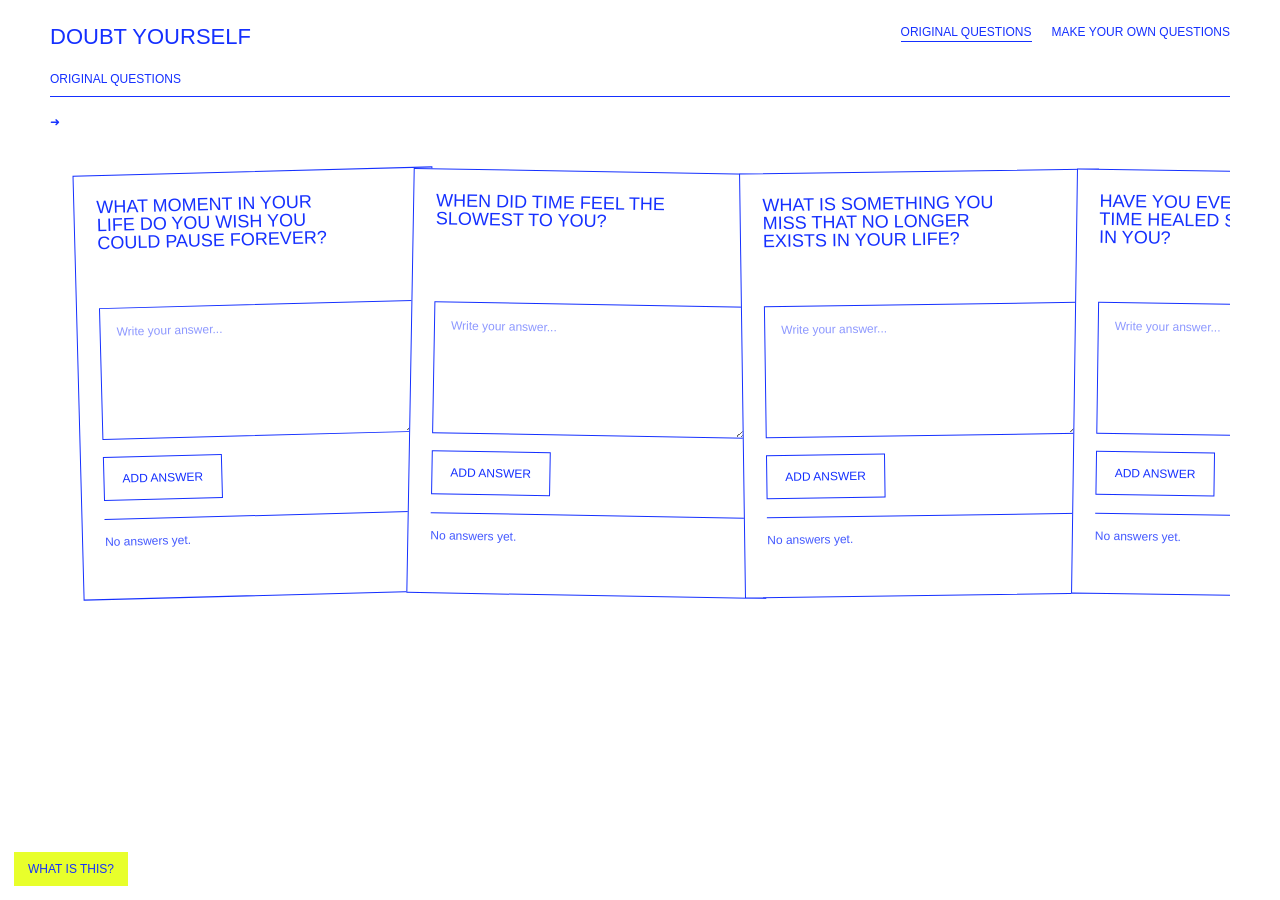
==== index.html @ f8437e79 "Initial commit" ====
<!DOCTYPE html>
<html lang="en">
  <head>
    <meta charset="UTF-8" />
    <meta name="viewport" content="width=device-width, initial-scale=1.0" />
    <title>Doubt Yourself</title>
    <link rel="stylesheet" href="style.css" />
  </head>
  <body>
    <div class="page">
      <header class="topbar">
        <h1 class="site-title">Doubt Yourself</h1>

        <nav class="nav">
          <a href="index.html" class="active">Original Questions</a>
          <a href="user-questions.html">Make Your Own Questions</a>
        </nav>
      </header>

      <section class="section">
        <h2 class="section-title">Original Questions</h2>

        <div class="cards-stage-wrapper">
          <div class="scroll-arrow scroll-arrow-left" aria-hidden="true">➜</div>

          <div class="cards-stage" id="originalCardsStage">
            <div class="cards-container" id="questionsContainer"></div>
          </div>
        </div>
      </section>
    </div>

    <div class="info-tab" id="infoTab" onclick="openInfoPanel()">
      What is this?
    </div>

    <div class="info-panel" id="infoPanel">
      <div class="info-panel-topbar">
        <button class="info-close" onclick="closeInfoPanel()">×</button>
        <div class="card-dot"></div>
        <div class="card-dot"></div>
        <div class="card-dot"></div>
      </div>
      <div class="info-panel-body">
        <p>
          This open project is meant to keep you questioning and doubting
          yourself about what time is and how time affects us. The home page is
          a small set of questions meant to begin fueling and warming up your
          brain into thinking of more questions. If you're not curious or you
          don't enjoy thinking and rethinking what time is and what it does to
          us, then use this as a way to just answer fun questions. It's up to
          you, the user, to choose how you would like to keep and digest the
          information.
        </p>
      </div>
    </div>

    <script>
      const originalQuestionsDefault = [
        {
          question:
            "What moment in your life do you wish you could pause forever?",
          answers: [],
        },
        {
          question: "When did time feel the slowest to you?",
          answers: [],
        },
        {
          question:
            "What is something you miss that no longer exists in your life?",
          answers: [],
        },
        {
          question: "Have you ever felt like time healed something in you?",
          answers: [],
        },
        {
          question:
            "What is a memory that still feels alive when you think about it?",
          answers: [],
        },
        {
          question: "What would you tell your younger self about time?",
          answers: [],
        },
      ];

      function getOriginalQuestions() {
        const saved = localStorage.getItem("doubtYourselfOriginalQuestions");
        if (!saved) return JSON.parse(JSON.stringify(originalQuestionsDefault));

        try {
          const parsed = JSON.parse(saved);

          return originalQuestionsDefault.map((item, index) => ({
            question: item.question,
            answers: Array.isArray(parsed[index]?.answers)
              ? parsed[index].answers
              : [],
          }));
        } catch (error) {
          return JSON.parse(JSON.stringify(originalQuestionsDefault));
        }
      }

      function saveOriginalQuestions(questions) {
        localStorage.setItem(
          "doubtYourselfOriginalQuestions",
          JSON.stringify(questions)
        );
      }

      function createQuestionCard(item, index) {
        const card = document.createElement("div");
        card.className = "card";

        const answersHTML = item.answers.length
          ? item.answers
              .map(
                (answer) =>
                  `<div class="answer-item">${escapeHTML(answer)}</div>`
              )
              .join("")
          : `<div class="answer-item empty-answer">No answers yet.</div>`;

        card.innerHTML = `
        <div class="card-topbar">
          <div class="card-dot"></div>
          <div class="card-dot"></div>
          <div class="card-dot"></div>
        </div>

        <div class="card-body">
          <div class="card-question">${escapeHTML(item.question)}</div>
          <textarea id="original-answer-${index}" rows="4" placeholder="Write your answer..."></textarea>
          <button onclick="submitOriginalAnswer(${index})">Add Answer</button>
          <div class="answers-list">
            ${answersHTML}
          </div>
        </div>
      `;

        return card;
      }

      function renderOriginalQuestions() {
        const container = document.getElementById("questionsContainer");
        const originalQuestions = getOriginalQuestions();

        container.innerHTML = "";

        originalQuestions.forEach((item, index) => {
          container.appendChild(createQuestionCard(item, index));
        });
      }

      function submitOriginalAnswer(index) {
        const textarea = document.getElementById(`original-answer-${index}`);
        const value = textarea.value.trim();

        if (!value) return;

        const originalQuestions = getOriginalQuestions();
        originalQuestions[index].answers.push(value);
        saveOriginalQuestions(originalQuestions);
        renderOriginalQuestions();
      }

      function openInfoPanel() {
        document.getElementById("infoPanel").classList.add("open");
        document.getElementById("infoTab").classList.add("hidden");
      }

      function closeInfoPanel() {
        document.getElementById("infoPanel").classList.remove("open");
        document.getElementById("infoTab").classList.remove("hidden");
      }

      function escapeHTML(str) {
        return str
          .replace(/&/g, "&amp;")
          .replace(/</g, "&lt;")
          .replace(/>/g, "&gt;")
          .replace(/"/g, "&quot;")
          .replace(/'/g, "&#039;");
      }

      renderOriginalQuestions();
    </script>
  </body>
</html>
---- style.css ----
* {
  box-sizing: border-box;
}

:root {
  --blue: #1530ff;
  --yellow: #e8ff2b;
  --white: #ffffff;
  --black: #000000;
  --soft-blue: #8d98ff;
}

body {
  margin: 0;
  padding: 0;
  background: var(--white);
  color: var(--blue);
  font-family: Helvetica, Arial, sans-serif;
  font-size: 12px;
  overflow-x: hidden;
}

.page {
  min-height: 100vh;
  display: flex;
  flex-direction: column;
  align-items: center;
  padding: 26px 50px 60px;
}

h1,
h2,
h3,
p,
button,
input,
textarea,
label,
div,
span,
a {
  font-family: Helvetica, Arial, sans-serif;
  font-weight: normal;
  letter-spacing: 0;
}

.topbar {
  width: 100%;
  display: flex;
  justify-content: space-between;
  align-items: flex-start;
  gap: 20px;
  margin-bottom: 24px;
}

.site-title {
  font-size: 22px;
  margin: 0;
  text-transform: uppercase;
  line-height: 1;
  color: var(--blue);
}

.nav {
  display: flex;
  gap: 0;
  flex-wrap: wrap;
  align-items: flex-start;
}

.nav a {
  font-size: 12px;
  color: var(--blue);
  text-decoration: none;
  text-transform: uppercase;
  line-height: 1;
  padding: 0 0 3px 0;
  margin-left: 20px;
  border-bottom: 1px solid transparent;
}

.nav a:hover,
.nav a.active {
  border-bottom: 1px solid var(--blue);
}

.section {
  width: 100%;
  margin-bottom: 38px;
  overflow: visible;
}

.section-title {
  font-size: 12px;
  margin: 0 0 18px 0;
  text-transform: uppercase;
  border-bottom: 1px solid var(--blue);
  padding-bottom: 10px;
  color: var(--blue);
}

.cards-stage {
  width: 100%;
  overflow-x: auto;
  overflow-y: visible;
  padding: 28px 0 34px;
  scrollbar-width: thin;
  scrollbar-color: var(--blue) transparent;
}

.cards-stage::-webkit-scrollbar {
  height: 8px;
}

.cards-stage::-webkit-scrollbar-thumb {
  background: var(--blue);
}

.cards-container {
  display: flex;
  flex-wrap: nowrap;
  align-items: stretch;
  padding: 14px 40px 14px 18px;
  min-width: max-content;
}

.card {
  width: 360px;
  min-width: 360px;
  background: var(--white);
  border: 1px solid var(--blue);
  padding: 22px 22px 20px;
  position: relative;
  margin-left: -28px;
  transition: transform 0.25s ease, margin 0.25s ease;
  transform-origin: center center;
}

.card:first-child {
  margin-left: 10px;
}

.card:nth-child(6n + 1) {
  transform: rotate(-1.5deg);
  z-index: 1;
}

.card:nth-child(6n + 2) {
  transform: rotate(1deg);
  z-index: 2;
}

.card:nth-child(6n + 3) {
  transform: rotate(-0.8deg);
  z-index: 3;
}

.card:nth-child(6n + 4) {
  transform: rotate(0.8deg);
  z-index: 4;
}

.card:nth-child(6n + 5) {
  transform: rotate(-1.2deg);
  z-index: 5;
}

.card:nth-child(6n + 6) {
  transform: rotate(1.4deg);
  z-index: 6;
}

.card:hover {
  transform: rotate(0deg) translateY(-4px);
  z-index: 50;
  margin-left: -6px;
  margin-right: 18px;
}

.card-question {
  font-size: 18px;
  line-height: 1;
  margin-bottom: 26px;
  min-height: 84px;
  max-width: 250px;
  text-transform: uppercase;
}

textarea,
input {
  width: 100%;
  background: var(--white);
  color: var(--blue);
  border: 1px solid var(--blue);
  outline: none;
  padding: 16px 16px;
  margin-bottom: 14px;
  font-size: 12px;
  resize: vertical;
  font-family: Helvetica, Arial, sans-serif;
}

textarea {
  min-height: 132px;
}

textarea::placeholder,
input::placeholder {
  color: var(--soft-blue);
  opacity: 1;
}

button {
  background: var(--white);
  color: var(--blue);
  border: 1px solid var(--blue);
  padding: 14px 18px;
  cursor: pointer;
  text-transform: uppercase;
  transition: background 0.2s ease, color 0.2s ease;
  display: inline-block;
  font-size: 12px;
  font-family: Helvetica, Arial, sans-serif;
}

button:hover {
  background: var(--yellow);
  color: var(--blue);
}

button:disabled,
textarea:disabled {
  opacity: 0.5;
  cursor: default;
}

.answers-list {
  margin-top: 18px;
  padding-top: 14px;
  border-top: 1px solid var(--blue);
  min-height: 60px;
}

.answer-item {
  margin-bottom: 8px;
  line-height: 1.35;
  word-wrap: break-word;
  font-size: 12px;
  max-width: 240px;
}

.empty-answer {
  opacity: 0.8;
}

.submit-question-box {
  width: 100%;
  border: 1px solid var(--blue);
  padding: 38px 38px 42px;
  background: var(--white);
  margin: 0 auto;
}

.submit-question-box .label {
  display: block;
  margin-bottom: 18px;
  text-transform: uppercase;
  font-size: 12px;
}

.submit-question-box input {
  width: 100%;
  min-height: 88px;
  padding: 24px 24px;
  margin-bottom: 28px;
  font-size: 12px;
}

.submit-question-box button {
  min-width: 170px;
  min-height: 84px;
  background: var(--white);
}

.label {
  display: block;
  margin-bottom: 8px;
  text-transform: uppercase;
  font-size: 12px;
}

.add-card {
  display: flex;
  align-items: stretch;
  justify-content: stretch;
  min-height: 460px;
  cursor: pointer;
  background: var(--yellow);
}

.add-card:hover {
  background: var(--blue);
  color: var(--yellow);
}

.add-card:hover .add-symbol,
.add-card:hover .add-text,
.add-card:hover .add-card-note {
  color: var(--yellow);
}

.add-card-inner {
  width: 100%;
  min-height: 100%;
  display: flex;
  flex-direction: column;
  align-items: flex-start;
  justify-content: space-between;
  padding: 22px;
}

.add-symbol {
  font-size: 54px;
  line-height: 1;
  color: var(--blue);
}

.add-text {
  font-size: 18px;
  text-transform: uppercase;
  color: var(--blue);
  line-height: 1;
  max-width: 150px;
}

.add-card-note {
  font-size: 12px;
  color: var(--blue);
  text-transform: uppercase;
}

.browser-strip {
  width: 100%;
  height: 26px;
  border: 1px solid var(--blue);
  border-bottom: none;
  display: flex;
  align-items: center;
  gap: 6px;
  padding: 0 10px;
  margin-bottom: 0;
}

.browser-dot {
  width: 8px;
  height: 8px;
  border: 1px solid var(--blue);
  border-radius: 50%;
}

@media (max-width: 900px) {
  .page {
    padding: 22px 28px 50px;
  }

  .card {
    width: 320px;
    min-width: 320px;
    margin-left: -18px;
  }

  .card:first-child {
    margin-left: 6px;
  }

  .card-question {
    font-size: 16px;
    min-height: 76px;
  }

  .submit-question-box {
    padding: 24px;
  }

  .submit-question-box input {
    min-height: 72px;
    padding: 18px;
  }

  .submit-question-box button {
    min-width: 150px;
    min-height: 68px;
  }
}

@media (max-width: 700px) {
  .topbar {
    flex-direction: column;
    gap: 12px;
  }

  .nav {
    gap: 14px;
  }

  .nav a {
    margin-left: 0;
  }

  .site-title {
    font-size: 18px;
  }
}

@media (max-width: 600px) {
  .page {
    padding: 20px 20px 36px;
  }

  .cards-stage {
    padding: 20px 0 30px;
  }

  .cards-container {
    padding: 10px 20px 10px 8px;
  }

  .card {
    width: 280px;
    min-width: 280px;
    padding: 18px;
    margin-left: -10px;
  }

  .card:first-child {
    margin-left: 2px;
  }

  .card-question {
    font-size: 15px;
    min-height: 70px;
    margin-bottom: 18px;
    max-width: 210px;
  }

  textarea {
    min-height: 112px;
  }

  .add-card {
    min-height: 390px;
  }

  .submit-question-box {
    padding: 18px;
  }

  .submit-question-box input {
    min-height: 60px;
    padding: 16px;
    margin-bottom: 18px;
  }

  .submit-question-box button {
    min-width: 120px;
    min-height: 58px;
  }
}

.info-tab {
  position: fixed;
  left: 14px;
  bottom: 14px;
  z-index: 999;
  background: var(--yellow);
  color: var(--blue);
  border: 1px solid var(--line);
  padding: 10px 14px;
  font-size: 12px;
  text-transform: uppercase;
  cursor: pointer;
}

.info-tab:hover {
  background: var(--blue);
  color: var(--yellow);
}

.info-tab.hidden {
  display: none;
}

.info-panel {
  position: fixed;
  left: 14px;
  bottom: 14px;
  width: 420px;
  max-width: calc(100vw - 28px);
  background: var(--white);
  border: 1px solid var(--line);
  z-index: 998;
  display: none;
}

.info-panel.open {
  display: block;
}

.info-panel-topbar {
  height: 28px;
  border-bottom: 1px solid var(--line);
  display: flex;
  align-items: center;
  gap: 6px;
  padding: 0 10px;
  background: var(--yellow);
}

.info-close {
  border: none;
  background: transparent;
  color: var(--blue);
  font-size: 18px;
  line-height: 1;
  padding: 0;
  margin-right: 8px;
  cursor: pointer;
  text-transform: none;
}

.info-close:hover {
  background: transparent;
  color: var(--blue);
}

.info-panel-body {
  padding: 20px;
}

.info-panel-body p {
  margin: 0;
  font-size: 12px;
  line-height: 1.45;
  color: var(--blue);
}
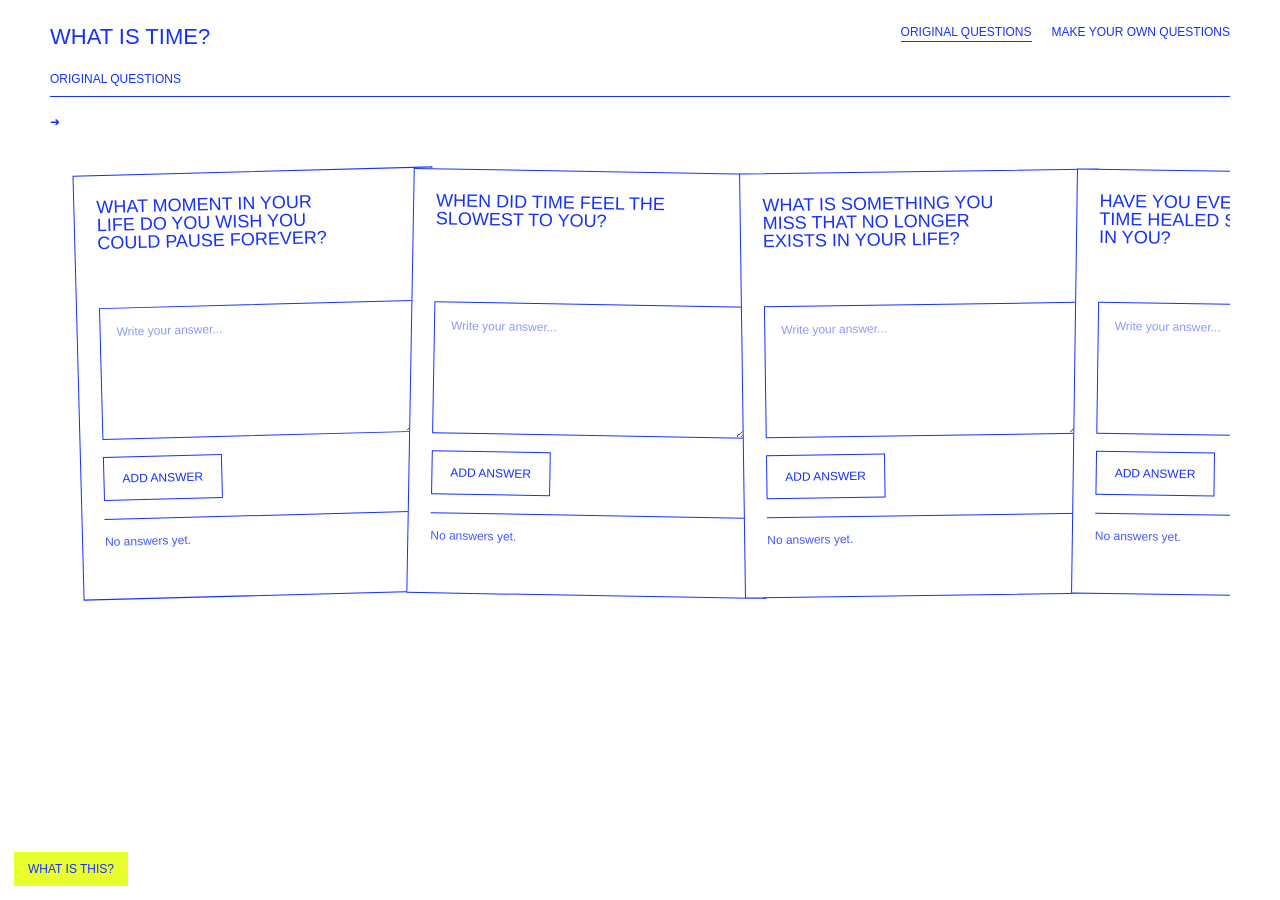
==== commit c089d044: "psuh" ====
--- a/index.html
+++ b/index.html
@@ -9,7 +9,7 @@
   <body>
     <div class="page">
       <header class="topbar">
-        <h1 class="site-title">Doubt Yourself</h1>
+        <h1 class="site-title">What Is Time?</h1>
 
         <nav class="nav">
           <a href="index.html" class="active">Original Questions</a>
@@ -55,6 +55,23 @@
       </div>
     </div>
 
+    <div class="Rule-tab" id="RuleTab" onclick="openInfoPanel()">RULES</div>
+
+    <div class="Rule-panel" id="RulePanel">
+      <div class="Rule-panel-topbar">
+        <button class="info-close" onclick="closeInfoPanel()">×</button>
+        <div class="card-dot"></div>
+        <div class="card-dot"></div>
+        <div class="card-dot"></div>
+      </div>
+      <div class="Rule-panel-body">
+        <p>
+          The only rule is that it has to involve time—whether it’s reflective
+          or unserious, it doesnt matter it just has to be about time.
+        </p>
+      </div>
+    </div>
+
     <script>
       const originalQuestionsDefault = [
         {
@@ -177,6 +194,16 @@
         document.getElementById("infoTab").classList.remove("hidden");
       }
 
+      function openRulePanel() {
+        document.getElementById("RulePanel").classList.add("open");
+        document.getElementById("RuleTab").classList.add("hidden");
+      }
+
+      function closeRulePanel() {
+        document.getElementById("RulePanel").classList.remove("open");
+        document.getElementById("RuleTab").classList.remove("hidden");
+      }
+
       function escapeHTML(str) {
         return str
           .replace(/&/g, "&amp;")
--- a/style.css
+++ b/style.css
@@ -13,7 +13,12 @@
 body {
   margin: 0;
   padding: 0;
-  background: var(--white);
+  /* background: #0051ff;
+  background: linear-gradient(
+    0deg,
+    rgba(0, 81, 255, 1) 0%,
+    rgba(232, 255, 43, 1) 100%
+  ); */
   color: var(--blue);
   font-family: Helvetica, Arial, sans-serif;
   font-size: 12px;
@@ -127,7 +132,7 @@
 .card {
   width: 360px;
   min-width: 360px;
-  background: var(--white);
+  background: #ffffff;
   border: 1px solid var(--blue);
   padding: 22px 22px 20px;
   position: relative;
@@ -480,12 +485,26 @@
   text-transform: uppercase;
   cursor: pointer;
 }
-
+.Rule-tab {
+  position: fixed;
+  right: 14px;
+  bottom: 14px;
+  z-index: 999;
+  background: var(--yellow);
+  color: var(--blue);
+  border: 1px solid var(--line);
+  padding: 10px 14px;
+  font-size: 12px;
+  text-transform: uppercase;
+  cursor: pointer;
+}
+.Rule-tab,
 .info-tab:hover {
   background: var(--blue);
   color: var(--yellow);
 }
 
+.Rule-tab,
 .info-tab.hidden {
   display: none;
 }
@@ -501,11 +520,24 @@
   z-index: 998;
   display: none;
 }
-
+.Rule-panel {
+  position: fixed;
+  right: 14px;
+  bottom: 14px;
+  width: 420px;
+  max-width: calc(100vw - 28px);
+  background: var(--white);
+  border: 1px solid var(--line);
+  z-index: 998;
+  display: none;
+}
+
+.Rule-tab.open,
 .info-panel.open {
   display: block;
 }
 
+.Rule-tab-topbar,
 .info-panel-topbar {
   height: 28px;
   border-bottom: 1px solid var(--line);
@@ -516,6 +548,7 @@
   background: var(--yellow);
 }
 
+.Rule-close,
 .info-close {
   border: none;
   background: transparent;
@@ -528,15 +561,18 @@
   text-transform: none;
 }
 
+.Rule-close,
 .info-close:hover {
   background: transparent;
   color: var(--blue);
 }
 
+.Rule-panel-body,
 .info-panel-body {
   padding: 20px;
 }
 
+.Rule-panel-body,
 .info-panel-body p {
   margin: 0;
   font-size: 12px;
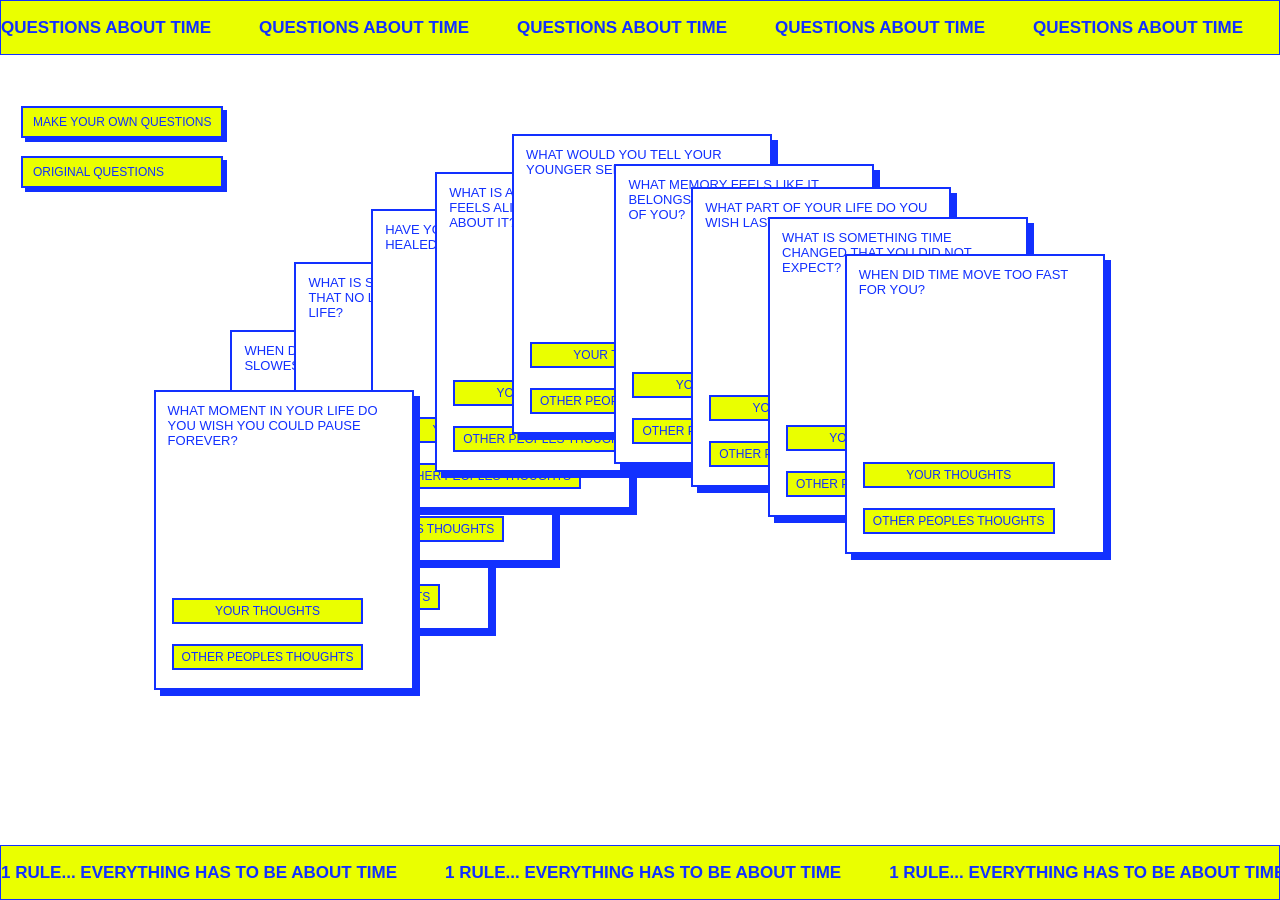
==== commit b474b2f6: "push" ====
--- a/index.html
+++ b/index.html
@@ -3,74 +3,43 @@
   <head>
     <meta charset="UTF-8" />
     <meta name="viewport" content="width=device-width, initial-scale=1.0" />
-    <title>Doubt Yourself</title>
+    <title>Questions About Time</title>
     <link rel="stylesheet" href="style.css" />
   </head>
+
   <body>
-    <div class="page">
-      <header class="topbar">
-        <h1 class="site-title">What Is Time?</h1>
-
-        <nav class="nav">
-          <a href="index.html" class="active">Original Questions</a>
-          <a href="user-questions.html">Make Your Own Questions</a>
-        </nav>
-      </header>
-
-      <section class="section">
-        <h2 class="section-title">Original Questions</h2>
-
-        <div class="cards-stage-wrapper">
-          <div class="scroll-arrow scroll-arrow-left" aria-hidden="true">➜</div>
-
-          <div class="cards-stage" id="originalCardsStage">
-            <div class="cards-container" id="questionsContainer"></div>
-          </div>
-        </div>
-      </section>
-    </div>
-
-    <div class="info-tab" id="infoTab" onclick="openInfoPanel()">
-      What is this?
-    </div>
-
-    <div class="info-panel" id="infoPanel">
-      <div class="info-panel-topbar">
-        <button class="info-close" onclick="closeInfoPanel()">×</button>
-        <div class="card-dot"></div>
-        <div class="card-dot"></div>
-        <div class="card-dot"></div>
+    <header class="topbar">
+      <div class="marquee-track">
+        <span>QUESTIONS ABOUT TIME</span>
+        <span>QUESTIONS ABOUT TIME</span>
+        <span>QUESTIONS ABOUT TIME</span>
+        <span>QUESTIONS ABOUT TIME</span>
+        <span>QUESTIONS ABOUT TIME</span>
+        <span>QUESTIONS ABOUT TIME</span>
+        <span>QUESTIONS ABOUT TIME</span>
+        <span>QUESTIONS ABOUT TIME</span>
       </div>
-      <div class="info-panel-body">
-        <p>
-          This open project is meant to keep you questioning and doubting
-          yourself about what time is and how time affects us. The home page is
-          a small set of questions meant to begin fueling and warming up your
-          brain into thinking of more questions. If you're not curious or you
-          don't enjoy thinking and rethinking what time is and what it does to
-          us, then use this as a way to just answer fun questions. It's up to
-          you, the user, to choose how you would like to keep and digest the
-          information.
-        </p>
+    </header>
+
+    <nav class="page-buttons">
+      <a href="user-questions.html">MAKE YOUR OWN QUESTIONS</a>
+      <a href="index.html">ORIGINAL QUESTIONS</a>
+    </nav>
+
+    <main class="stage">
+      <div class="cards-container" id="questionsContainer"></div>
+    </main>
+
+    <footer class="footerbar">
+      <div class="marquee-track">
+        <span>1 RULE... EVERYTHING HAS TO BE ABOUT TIME</span>
+        <span>1 RULE... EVERYTHING HAS TO BE ABOUT TIME</span>
+        <span>1 RULE... EVERYTHING HAS TO BE ABOUT TIME</span>
+        <span>1 RULE... EVERYTHING HAS TO BE ABOUT TIME</span>
+        <span>1 RULE... EVERYTHING HAS TO BE ABOUT TIME</span>
+        <span>1 RULE... EVERYTHING HAS TO BE ABOUT TIME</span>
       </div>
-    </div>
-
-    <div class="Rule-tab" id="RuleTab" onclick="openInfoPanel()">RULES</div>
-
-    <div class="Rule-panel" id="RulePanel">
-      <div class="Rule-panel-topbar">
-        <button class="info-close" onclick="closeInfoPanel()">×</button>
-        <div class="card-dot"></div>
-        <div class="card-dot"></div>
-        <div class="card-dot"></div>
-      </div>
-      <div class="Rule-panel-body">
-        <p>
-          The only rule is that it has to involve time—whether it’s reflective
-          or unserious, it doesnt matter it just has to be about time.
-        </p>
-      </div>
-    </div>
+    </footer>
 
     <script>
       const originalQuestionsDefault = [
@@ -79,10 +48,7 @@
             "What moment in your life do you wish you could pause forever?",
           answers: [],
         },
-        {
-          question: "When did time feel the slowest to you?",
-          answers: [],
-        },
+        { question: "When did time feel the slowest to you?", answers: [] },
         {
           question:
             "What is something you miss that no longer exists in your life?",
@@ -101,6 +67,20 @@
           question: "What would you tell your younger self about time?",
           answers: [],
         },
+        {
+          question:
+            "What memory feels like it belongs to another version of you?",
+          answers: [],
+        },
+        {
+          question: "What part of your life do you wish lasted longer?",
+          answers: [],
+        },
+        {
+          question: "What is something time changed that you did not expect?",
+          answers: [],
+        },
+        { question: "When did time move too fast for you?", answers: [] },
       ];
 
       function getOriginalQuestions() {
@@ -116,7 +96,7 @@
               ? parsed[index].answers
               : [],
           }));
-        } catch (error) {
+        } catch {
           return JSON.parse(JSON.stringify(originalQuestionsDefault));
         }
       }
@@ -139,26 +119,73 @@
                   `<div class="answer-item">${escapeHTML(answer)}</div>`
               )
               .join("")
-          : `<div class="answer-item empty-answer">No answers yet.</div>`;
+          : `<div class="answer-item">NO THOUGHTS YET.</div>`;
 
         card.innerHTML = `
-        <div class="card-topbar">
-          <div class="card-dot"></div>
-          <div class="card-dot"></div>
-          <div class="card-dot"></div>
+        <button class="back-btn" onclick="goBack(this)">↺</button>
+
+        <div class="card-question">${escapeHTML(item.question)}</div>
+
+        <textarea placeholder="TYPE YOUR THOUGHTS..."></textarea>
+
+        <div class="card-buttons">
+          <button class="thoughts-btn" onclick="startWriting(this)">YOUR THOUGHTS</button>
+          <button class="other-btn" onclick="showOtherThoughts(this)">OTHER PEOPLES THOUGHTS</button>
         </div>
 
-        <div class="card-body">
-          <div class="card-question">${escapeHTML(item.question)}</div>
-          <textarea id="original-answer-${index}" rows="4" placeholder="Write your answer..."></textarea>
-          <button onclick="submitOriginalAnswer(${index})">Add Answer</button>
-          <div class="answers-list">
-            ${answersHTML}
-          </div>
+        <div class="answers-list">
+          ${answersHTML}
         </div>
       `;
 
         return card;
+      }
+
+      function startWriting(button) {
+        const card = button.closest(".card");
+        card.classList.add("writing");
+        card.classList.remove("viewing");
+
+        button.textContent = "SUBMIT";
+        button.onclick = function () {
+          submitOriginalAnswer(card);
+        };
+
+        card.querySelector("textarea").focus();
+      }
+
+      function submitOriginalAnswer(card) {
+        const textarea = card.querySelector("textarea");
+        const value = textarea.value.trim();
+
+        if (!value) return;
+
+        const index = Array.from(card.parentElement.children).indexOf(card);
+        const originalQuestions = getOriginalQuestions();
+
+        originalQuestions[index].answers.push(value);
+        saveOriginalQuestions(originalQuestions);
+        renderOriginalQuestions();
+      }
+
+      function showOtherThoughts(button) {
+        const card = button.closest(".card");
+        card.classList.add("viewing");
+        card.classList.remove("writing");
+      }
+
+      function goBack(button) {
+        const card = button.closest(".card");
+        card.classList.remove("writing");
+        card.classList.remove("viewing");
+
+        const thoughtsBtn = card.querySelector(".thoughts-btn");
+        thoughtsBtn.textContent = "YOUR THOUGHTS";
+        thoughtsBtn.onclick = function () {
+          startWriting(this);
+        };
+
+        card.querySelector("textarea").value = "";
       }
 
       function renderOriginalQuestions() {
@@ -170,38 +197,6 @@
         originalQuestions.forEach((item, index) => {
           container.appendChild(createQuestionCard(item, index));
         });
-      }
-
-      function submitOriginalAnswer(index) {
-        const textarea = document.getElementById(`original-answer-${index}`);
-        const value = textarea.value.trim();
-
-        if (!value) return;
-
-        const originalQuestions = getOriginalQuestions();
-        originalQuestions[index].answers.push(value);
-        saveOriginalQuestions(originalQuestions);
-        renderOriginalQuestions();
-      }
-
-      function openInfoPanel() {
-        document.getElementById("infoPanel").classList.add("open");
-        document.getElementById("infoTab").classList.add("hidden");
-      }
-
-      function closeInfoPanel() {
-        document.getElementById("infoPanel").classList.remove("open");
-        document.getElementById("infoTab").classList.remove("hidden");
-      }
-
-      function openRulePanel() {
-        document.getElementById("RulePanel").classList.add("open");
-        document.getElementById("RuleTab").classList.add("hidden");
-      }
-
-      function closeRulePanel() {
-        document.getElementById("RulePanel").classList.remove("open");
-        document.getElementById("RuleTab").classList.remove("hidden");
       }
 
       function escapeHTML(str) {
--- a/style.css
+++ b/style.css
@@ -3,579 +3,386 @@
 }
 
 :root {
-  --blue: #1530ff;
-  --yellow: #e8ff2b;
+  --blue: #1230ff;
+  --yellow: #eaff00;
   --white: #ffffff;
-  --black: #000000;
-  --soft-blue: #8d98ff;
 }
 
 body {
   margin: 0;
-  padding: 0;
-  /* background: #0051ff;
-  background: linear-gradient(
-    0deg,
-    rgba(0, 81, 255, 1) 0%,
-    rgba(232, 255, 43, 1) 100%
-  ); */
-  color: var(--blue);
+  background: var(--white);
+  color: var(--blue);
+  font-family: Helvetica, Arial, sans-serif;
+  overflow: hidden;
+  text-transform: uppercase;
+}
+
+/* HEADER + FOOTER */
+
+.topbar,
+.footerbar {
+  position: fixed;
+  left: 0;
+  width: 100vw;
+  height: 55px;
+  background: var(--yellow);
+  border: 1px solid var(--blue);
+  overflow: hidden;
+  z-index: 1000;
+  display: flex;
+  align-items: center;
+}
+
+.topbar {
+  top: 0;
+}
+
+.footerbar {
+  bottom: 0;
+}
+
+.marquee-track {
+  display: flex;
+  width: max-content;
+  gap: 48px;
+  white-space: nowrap;
+  animation: marqueeMove 7s linear infinite;
+}
+
+.marquee-track span {
+  font-size: 17px;
+  font-weight: bold;
+  color: var(--blue);
+  flex-shrink: 0;
+}
+
+@keyframes marqueeMove {
+  from {
+    transform: translateX(0);
+  }
+  to {
+    transform: translateX(-50%);
+  }
+}
+
+/* PAGE BUTTONS */
+
+.page-buttons {
+  position: fixed;
+  top: 106px;
+  left: 21px;
+  z-index: 1001;
+  display: flex;
+  flex-direction: column;
+  gap: 18px;
+}
+
+.page-buttons a {
+  height: 32px;
+  background: var(--yellow);
+  color: var(--blue);
+  border: 2px solid var(--blue);
+  box-shadow: 4px 4px 0 var(--blue);
+  padding: 0 10px;
+  display: flex;
+  align-items: center;
+  text-decoration: none;
+  font-size: 12px;
+  font-weight: normal;
+}
+
+/* MAIN STAGE */
+
+.stage {
+  position: fixed;
+  top: 74px;
+  left: 0;
+  width: 100vw;
+  height: calc(100vh - 148px);
+  overflow: hidden;
+}
+
+.cards-container {
+  position: relative;
+  width: 100%;
+  height: 100%;
+}
+
+/* CARDS */
+
+.card {
+  position: absolute;
+  width: 260px;
+  height: 300px;
+  background: var(--white);
+  border: 2px solid var(--blue);
+  box-shadow: 6px 6px 0 var(--blue);
+  color: var(--blue);
+  padding: 12px;
+  overflow: visible;
+}
+
+.card:nth-child(1) {
+  left: 12%;
+  top: 42%;
+  z-index: 50;
+}
+.card:nth-child(2) {
+  left: 18%;
+  top: 34%;
+  z-index: 10;
+}
+.card:nth-child(3) {
+  left: 23%;
+  top: 25%;
+  z-index: 11;
+}
+.card:nth-child(4) {
+  left: 29%;
+  top: 18%;
+  z-index: 12;
+}
+.card:nth-child(5) {
+  left: 34%;
+  top: 13%;
+  z-index: 13;
+}
+.card:nth-child(6) {
+  left: 40%;
+  top: 8%;
+  z-index: 14;
+}
+.card:nth-child(7) {
+  left: 48%;
+  top: 12%;
+  z-index: 15;
+}
+.card:nth-child(8) {
+  left: 54%;
+  top: 15%;
+  z-index: 16;
+}
+.card:nth-child(9) {
+  left: 60%;
+  top: 19%;
+  z-index: 17;
+}
+.card:nth-child(10) {
+  left: 66%;
+  top: 24%;
+  z-index: 18;
+}
+.card:nth-child(11) {
+  left: 72%;
+  top: 30%;
+  z-index: 19;
+}
+.card:nth-child(12) {
+  left: 68%;
+  top: 46%;
+  z-index: 20;
+}
+.card:nth-child(13) {
+  left: 58%;
+  top: 55%;
+  z-index: 21;
+}
+.card:nth-child(14) {
+  left: 47%;
+  top: 60%;
+  z-index: 22;
+}
+.card:nth-child(15) {
+  left: 35%;
+  top: 56%;
+  z-index: 23;
+}
+.card:nth-child(16) {
+  left: 24%;
+  top: 50%;
+  z-index: 24;
+}
+
+.card:hover {
+  z-index: 999;
+}
+
+/* NORMAL CARD STATE */
+
+.card-question {
+  font-size: 13px;
+  line-height: 1.15;
+  margin-bottom: 128px;
+}
+
+.card-buttons {
+  position: absolute;
+  left: 16px;
+  bottom: 18px;
+  display: flex;
+  flex-direction: column;
+  gap: 20px;
+}
+
+button {
+  background: var(--yellow);
+  color: var(--blue);
+  border: 2px solid var(--blue);
   font-family: Helvetica, Arial, sans-serif;
   font-size: 12px;
-  overflow-x: hidden;
-}
-
-.page {
-  min-height: 100vh;
-  display: flex;
-  flex-direction: column;
-  align-items: center;
-  padding: 26px 50px 60px;
-}
-
-h1,
-h2,
-h3,
-p,
-button,
-input,
-textarea,
-label,
-div,
-span,
-a {
-  font-family: Helvetica, Arial, sans-serif;
   font-weight: normal;
-  letter-spacing: 0;
-}
-
-.topbar {
-  width: 100%;
-  display: flex;
-  justify-content: space-between;
-  align-items: flex-start;
-  gap: 20px;
-  margin-bottom: 24px;
-}
-
-.site-title {
-  font-size: 22px;
-  margin: 0;
   text-transform: uppercase;
-  line-height: 1;
-  color: var(--blue);
-}
-
-.nav {
-  display: flex;
-  gap: 0;
-  flex-wrap: wrap;
-  align-items: flex-start;
-}
-
-.nav a {
-  font-size: 12px;
-  color: var(--blue);
-  text-decoration: none;
-  text-transform: uppercase;
-  line-height: 1;
-  padding: 0 0 3px 0;
-  margin-left: 20px;
-  border-bottom: 1px solid transparent;
-}
-
-.nav a:hover,
-.nav a.active {
-  border-bottom: 1px solid var(--blue);
-}
-
-.section {
-  width: 100%;
-  margin-bottom: 38px;
-  overflow: visible;
-}
-
-.section-title {
-  font-size: 12px;
-  margin: 0 0 18px 0;
-  text-transform: uppercase;
-  border-bottom: 1px solid var(--blue);
-  padding-bottom: 10px;
-  color: var(--blue);
-}
-
-.cards-stage {
-  width: 100%;
-  overflow-x: auto;
-  overflow-y: visible;
-  padding: 28px 0 34px;
-  scrollbar-width: thin;
-  scrollbar-color: var(--blue) transparent;
-}
-
-.cards-stage::-webkit-scrollbar {
-  height: 8px;
-}
-
-.cards-stage::-webkit-scrollbar-thumb {
-  background: var(--blue);
-}
-
-.cards-container {
-  display: flex;
-  flex-wrap: nowrap;
-  align-items: stretch;
-  padding: 14px 40px 14px 18px;
-  min-width: max-content;
-}
-
-.card {
-  width: 360px;
-  min-width: 360px;
-  background: #ffffff;
-  border: 1px solid var(--blue);
-  padding: 22px 22px 20px;
-  position: relative;
-  margin-left: -28px;
-  transition: transform 0.25s ease, margin 0.25s ease;
-  transform-origin: center center;
-}
-
-.card:first-child {
-  margin-left: 10px;
-}
-
-.card:nth-child(6n + 1) {
-  transform: rotate(-1.5deg);
-  z-index: 1;
-}
-
-.card:nth-child(6n + 2) {
-  transform: rotate(1deg);
-  z-index: 2;
-}
-
-.card:nth-child(6n + 3) {
-  transform: rotate(-0.8deg);
-  z-index: 3;
-}
-
-.card:nth-child(6n + 4) {
-  transform: rotate(0.8deg);
-  z-index: 4;
-}
-
-.card:nth-child(6n + 5) {
-  transform: rotate(-1.2deg);
-  z-index: 5;
-}
-
-.card:nth-child(6n + 6) {
-  transform: rotate(1.4deg);
-  z-index: 6;
-}
-
-.card:hover {
-  transform: rotate(0deg) translateY(-4px);
-  z-index: 50;
-  margin-left: -6px;
-  margin-right: 18px;
-}
-
-.card-question {
-  font-size: 18px;
-  line-height: 1;
-  margin-bottom: 26px;
-  min-height: 84px;
-  max-width: 250px;
-  text-transform: uppercase;
-}
-
-textarea,
-input {
-  width: 100%;
-  background: var(--white);
-  color: var(--blue);
-  border: 1px solid var(--blue);
-  outline: none;
-  padding: 16px 16px;
-  margin-bottom: 14px;
-  font-size: 12px;
-  resize: vertical;
-  font-family: Helvetica, Arial, sans-serif;
-}
-
-textarea {
-  min-height: 132px;
-}
-
-textarea::placeholder,
-input::placeholder {
-  color: var(--soft-blue);
-  opacity: 1;
-}
-
-button {
-  background: var(--white);
-  color: var(--blue);
-  border: 1px solid var(--blue);
-  padding: 14px 18px;
+  padding: 4px 8px;
+  box-shadow: none;
   cursor: pointer;
-  text-transform: uppercase;
-  transition: background 0.2s ease, color 0.2s ease;
-  display: inline-block;
-  font-size: 12px;
-  font-family: Helvetica, Arial, sans-serif;
 }
 
 button:hover {
-  background: var(--yellow);
-  color: var(--blue);
-}
-
-button:disabled,
-textarea:disabled {
-  opacity: 0.5;
-  cursor: default;
-}
-
-.answers-list {
-  margin-top: 18px;
-  padding-top: 14px;
-  border-top: 1px solid var(--blue);
-  min-height: 60px;
-}
-
-.answer-item {
-  margin-bottom: 8px;
-  line-height: 1.35;
-  word-wrap: break-word;
-  font-size: 12px;
-  max-width: 240px;
-}
-
-.empty-answer {
-  opacity: 0.8;
-}
-
-.submit-question-box {
-  width: 100%;
-  border: 1px solid var(--blue);
-  padding: 38px 38px 42px;
-  background: var(--white);
-  margin: 0 auto;
-}
-
-.submit-question-box .label {
-  display: block;
-  margin-bottom: 18px;
-  text-transform: uppercase;
-  font-size: 12px;
-}
-
-.submit-question-box input {
-  width: 100%;
-  min-height: 88px;
-  padding: 24px 24px;
-  margin-bottom: 28px;
-  font-size: 12px;
-}
-
-.submit-question-box button {
-  min-width: 170px;
-  min-height: 84px;
-  background: var(--white);
-}
-
-.label {
-  display: block;
-  margin-bottom: 8px;
-  text-transform: uppercase;
-  font-size: 12px;
-}
-
-.add-card {
-  display: flex;
-  align-items: stretch;
-  justify-content: stretch;
-  min-height: 460px;
-  cursor: pointer;
-  background: var(--yellow);
-}
-
-.add-card:hover {
   background: var(--blue);
   color: var(--yellow);
 }
 
-.add-card:hover .add-symbol,
-.add-card:hover .add-text,
-.add-card:hover .add-card-note {
-  color: var(--yellow);
-}
-
-.add-card-inner {
+/* BACK ICON */
+
+.back-btn {
+  position: absolute;
+  top: -12px;
+  right: -12px;
+  width: 34px;
+  height: 34px;
+  padding: 0;
+  background: var(--yellow);
+  color: var(--blue);
+  border: 2px solid var(--blue);
+  font-size: 22px;
+  display: none;
+  align-items: center;
+  justify-content: center;
+  z-index: 1000;
+}
+
+/* WRITING FLOW */
+
+textarea {
+  display: none;
   width: 100%;
-  min-height: 100%;
-  display: flex;
-  flex-direction: column;
-  align-items: flex-start;
-  justify-content: space-between;
-  padding: 22px;
-}
-
-.add-symbol {
-  font-size: 54px;
-  line-height: 1;
-  color: var(--blue);
-}
-
-.add-text {
-  font-size: 18px;
+  height: 155px;
+  background: var(--white);
+  color: var(--blue);
+  border: 2px solid var(--blue);
+  font-family: Helvetica, Arial, sans-serif;
+  font-size: 13px;
   text-transform: uppercase;
-  color: var(--blue);
-  line-height: 1;
-  max-width: 150px;
-}
-
-.add-card-note {
-  font-size: 12px;
-  color: var(--blue);
-  text-transform: uppercase;
-}
-
-.browser-strip {
-  width: 100%;
-  height: 26px;
-  border: 1px solid var(--blue);
-  border-bottom: none;
-  display: flex;
-  align-items: center;
-  gap: 6px;
-  padding: 0 10px;
-  margin-bottom: 0;
-}
-
-.browser-dot {
-  width: 8px;
-  height: 8px;
-  border: 1px solid var(--blue);
-  border-radius: 50%;
-}
-
-@media (max-width: 900px) {
-  .page {
-    padding: 22px 28px 50px;
-  }
-
-  .card {
-    width: 320px;
-    min-width: 320px;
-    margin-left: -18px;
-  }
-
-  .card:first-child {
-    margin-left: 6px;
-  }
-
-  .card-question {
-    font-size: 16px;
-    min-height: 76px;
-  }
-
-  .submit-question-box {
-    padding: 24px;
-  }
-
-  .submit-question-box input {
-    min-height: 72px;
-    padding: 18px;
-  }
-
-  .submit-question-box button {
-    min-width: 150px;
-    min-height: 68px;
-  }
-}
-
-@media (max-width: 700px) {
-  .topbar {
-    flex-direction: column;
-    gap: 12px;
-  }
-
-  .nav {
-    gap: 14px;
-  }
-
-  .nav a {
-    margin-left: 0;
-  }
-
-  .site-title {
-    font-size: 18px;
-  }
-}
-
-@media (max-width: 600px) {
-  .page {
-    padding: 20px 20px 36px;
-  }
-
-  .cards-stage {
-    padding: 20px 0 30px;
-  }
-
-  .cards-container {
-    padding: 10px 20px 10px 8px;
-  }
-
-  .card {
-    width: 280px;
-    min-width: 280px;
-    padding: 18px;
-    margin-left: -10px;
-  }
-
-  .card:first-child {
-    margin-left: 2px;
-  }
-
-  .card-question {
-    font-size: 15px;
-    min-height: 70px;
-    margin-bottom: 18px;
-    max-width: 210px;
-  }
-
-  textarea {
-    min-height: 112px;
-  }
-
-  .add-card {
-    min-height: 390px;
-  }
-
-  .submit-question-box {
-    padding: 18px;
-  }
-
-  .submit-question-box input {
-    min-height: 60px;
-    padding: 16px;
-    margin-bottom: 18px;
-  }
-
-  .submit-question-box button {
-    min-width: 120px;
-    min-height: 58px;
-  }
-}
-
-.info-tab {
-  position: fixed;
-  left: 14px;
-  bottom: 14px;
-  z-index: 999;
-  background: var(--yellow);
-  color: var(--blue);
-  border: 1px solid var(--line);
-  padding: 10px 14px;
-  font-size: 12px;
-  text-transform: uppercase;
-  cursor: pointer;
-}
-.Rule-tab {
-  position: fixed;
+  padding: 10px;
+  resize: none;
+  outline: none;
+}
+
+textarea::placeholder {
+  color: var(--blue);
+  opacity: 1;
+}
+
+.card.writing .back-btn,
+.card.viewing .back-btn {
+  display: flex;
+}
+
+.card.writing .card-question,
+.card.writing .answers-list,
+.card.writing .other-btn {
+  display: none;
+}
+
+.card.writing textarea {
+  display: block;
+}
+
+.card.writing .card-buttons {
   right: 14px;
   bottom: 14px;
-  z-index: 999;
-  background: var(--yellow);
-  color: var(--blue);
-  border: 1px solid var(--line);
-  padding: 10px 14px;
+  left: auto;
+}
+
+/* OTHER THOUGHTS FLOW */
+
+.answers-list {
+  display: none;
+}
+
+.card.viewing .card-question,
+.card.viewing textarea,
+.card.viewing .card-buttons {
+  display: none;
+}
+
+.card.viewing .answers-list {
+  display: block;
+  margin-top: 4px;
+}
+
+.answer-item {
+  display: block;
+  background: var(--white);
+  border: 2px solid var(--blue);
+  padding: 12px;
+  margin-bottom: 20px;
+  font-size: 13px;
+  line-height: 1.15;
+}
+
+/* ADD QUESTION CARD */
+
+.add-card {
+  background: var(--yellow);
+  box-shadow: 8px 8px 0 var(--blue);
+  cursor: pointer;
+  display: flex;
+  flex-direction: column;
+  justify-content: space-between;
+}
+
+.add-symbol {
+  font-size: 51px;
+}
+
+.add-text {
+  font-size: 19px;
+}
+
+/* ADD QUESTION POPUP */
+
+.add-question-popup {
+  display: none;
+  position: fixed;
+  top: 42%;
+  left: 50%;
+  transform: translate(-50%, -50%);
+  width: 420px;
+  background: var(--yellow);
+  border: 2px solid var(--blue);
+  box-shadow: 8px 8px 0 var(--blue);
+  padding: 20px;
+  z-index: 2000;
+}
+
+.add-question-popup.open {
+  display: block;
+}
+
+.add-question-popup input {
+  width: 100%;
+  height: 44px;
+  border: 2px solid var(--blue);
+  color: var(--blue);
+  background: var(--white);
+  font-family: Helvetica, Arial, sans-serif;
   font-size: 12px;
+  padding: 8px;
+  margin-bottom: 16px;
   text-transform: uppercase;
-  cursor: pointer;
-}
-.Rule-tab,
-.info-tab:hover {
-  background: var(--blue);
-  color: var(--yellow);
-}
-
-.Rule-tab,
-.info-tab.hidden {
-  display: none;
-}
-
-.info-panel {
-  position: fixed;
-  left: 14px;
-  bottom: 14px;
-  width: 420px;
-  max-width: calc(100vw - 28px);
-  background: var(--white);
-  border: 1px solid var(--line);
-  z-index: 998;
-  display: none;
-}
-.Rule-panel {
-  position: fixed;
-  right: 14px;
-  bottom: 14px;
-  width: 420px;
-  max-width: calc(100vw - 28px);
-  background: var(--white);
-  border: 1px solid var(--line);
-  z-index: 998;
-  display: none;
-}
-
-.Rule-tab.open,
-.info-panel.open {
-  display: block;
-}
-
-.Rule-tab-topbar,
-.info-panel-topbar {
-  height: 28px;
-  border-bottom: 1px solid var(--line);
-  display: flex;
-  align-items: center;
-  gap: 6px;
-  padding: 0 10px;
-  background: var(--yellow);
-}
-
-.Rule-close,
-.info-close {
-  border: none;
-  background: transparent;
-  color: var(--blue);
-  font-size: 18px;
-  line-height: 1;
-  padding: 0;
-  margin-right: 8px;
-  cursor: pointer;
-  text-transform: none;
-}
-
-.Rule-close,
-.info-close:hover {
-  background: transparent;
-  color: var(--blue);
-}
-
-.Rule-panel-body,
-.info-panel-body {
-  padding: 20px;
-}
-
-.Rule-panel-body,
-.info-panel-body p {
-  margin: 0;
-  font-size: 12px;
-  line-height: 1.45;
-  color: var(--blue);
-}
+}
+
+.add-question-popup input::placeholder {
+  color: var(--blue);
+}
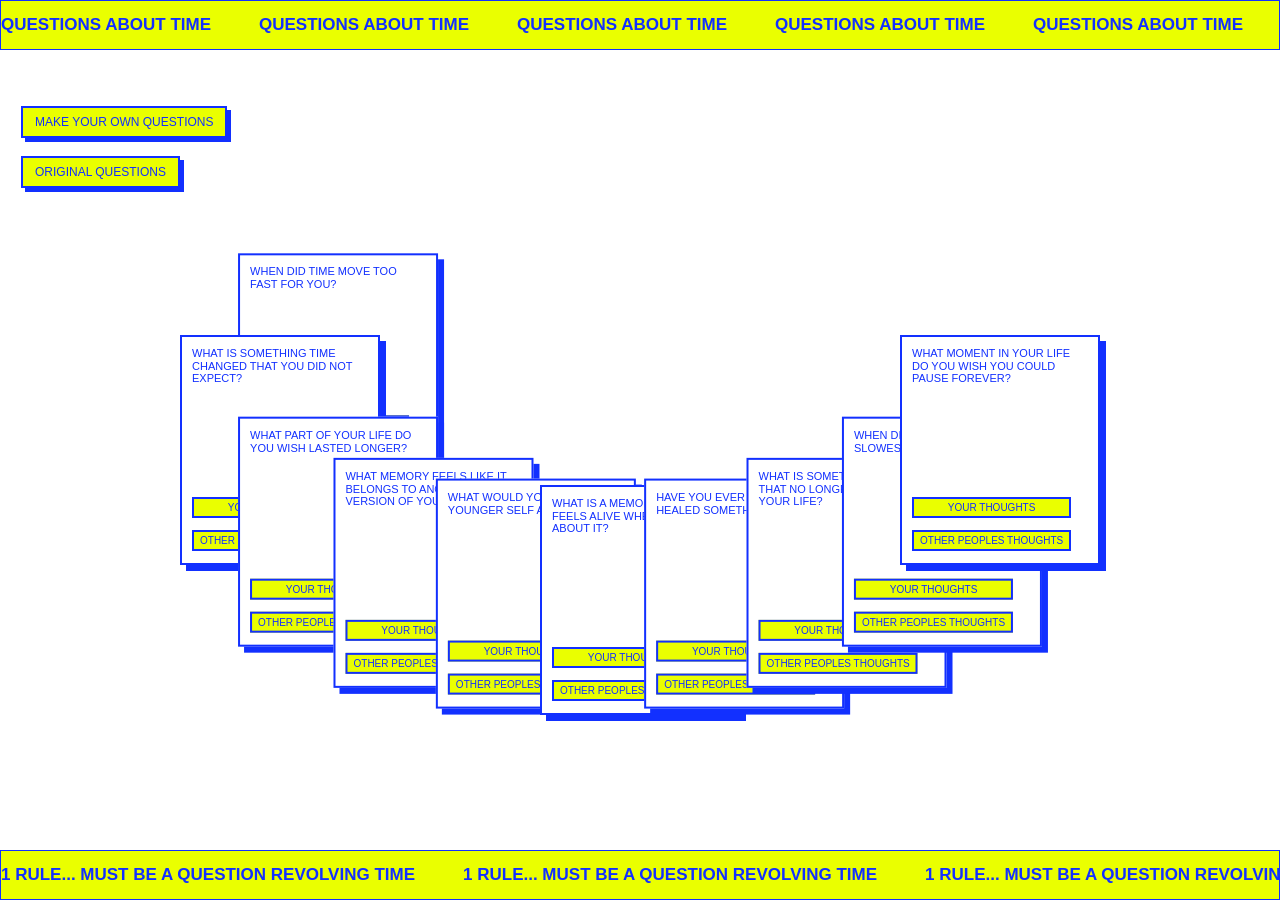
==== commit b018e29c: "push" ====
--- a/index.html
+++ b/index.html
@@ -32,12 +32,12 @@
 
     <footer class="footerbar">
       <div class="marquee-track">
-        <span>1 RULE... EVERYTHING HAS TO BE ABOUT TIME</span>
-        <span>1 RULE... EVERYTHING HAS TO BE ABOUT TIME</span>
-        <span>1 RULE... EVERYTHING HAS TO BE ABOUT TIME</span>
-        <span>1 RULE... EVERYTHING HAS TO BE ABOUT TIME</span>
-        <span>1 RULE... EVERYTHING HAS TO BE ABOUT TIME</span>
-        <span>1 RULE... EVERYTHING HAS TO BE ABOUT TIME</span>
+        <span>1 RULE... MUST BE A QUESTION REVOLVING TIME</span>
+        <span>1 RULE... MUST BE A QUESTION REVOLVING TIME</span>
+        <span>1 RULE... MUST BE A QUESTION REVOLVING TIME</span>
+        <span>1 RULE... MUST BE A QUESTION REVOLVING TIME</span>
+        <span>1 RULE... MUST BE A QUESTION REVOLVING TIME</span>
+        <span>1 RULE... MUST BE A QUESTION REVOLVING TIME</span>
       </div>
     </footer>
 
--- a/style.css
+++ b/style.css
@@ -24,7 +24,7 @@
   position: fixed;
   left: 0;
   width: 100vw;
-  height: 55px;
+  height: 50px;
   background: var(--yellow);
   border: 1px solid var(--blue);
   overflow: hidden;
@@ -61,34 +61,62 @@
     transform: translateX(0);
   }
   to {
-    transform: translateX(-50%);
+    transform: translateX(-25%);
   }
 }
-
-/* PAGE BUTTONS */
 
 .page-buttons {
   position: fixed;
   top: 106px;
   left: 21px;
-  z-index: 1001;
+  z-index: 3000;
   display: flex;
   flex-direction: column;
   gap: 18px;
 }
 
 .page-buttons a {
+  outline: 0;
+  display: inline-flex;
+  align-items: center;
+  justify-content: center;
+
   height: 32px;
-  background: var(--yellow);
-  color: var(--blue);
-  border: 2px solid var(--blue);
-  box-shadow: 4px 4px 0 var(--blue);
-  padding: 0 10px;
-  display: flex;
-  align-items: center;
-  text-decoration: none;
+  width: fit-content;
+  padding: 0 12px;
+
+  font-family: Helvetica, Arial, sans-serif;
   font-size: 12px;
   font-weight: normal;
+  text-transform: uppercase;
+  white-space: nowrap;
+  text-decoration: none;
+
+  background: var(--yellow);
+  color: var(--blue);
+  border: 2px solid var(--blue);
+  box-shadow: 4px 4px 0 var(--blue);
+
+  cursor: pointer;
+  transition: transform 0.14s ease-out, box-shadow 0.14s ease-out,
+    background 0.14s ease-out, color 0.14s ease-out;
+}
+
+.page-buttons a:hover {
+  background: var(--yellow);
+  color: var(--blue);
+  box-shadow: 8px 8px 0 var(--blue);
+  transform: translate(-4px, -4px);
+}
+
+.page-buttons a:active {
+  transform: translate(0, 0);
+  box-shadow: 4px 4px 0 var(--blue);
+}
+
+.page-buttons a:focus-visible {
+  outline: 2px solid var(--blue);
+  outline-offset: 2px;
 }
 
 /* MAIN STAGE */
@@ -100,128 +128,174 @@
   width: 100vw;
   height: calc(100vh - 148px);
   overflow: hidden;
-}
+  perspective: 1200px;
+}
+
+/* FIXED OVAL AREA */
 
 .cards-container {
-  position: relative;
-  width: 100%;
-  height: 100%;
-}
-
-/* CARDS */
+  position: absolute;
+  left: 50%;
+  top: 50%;
+  width: 760px;
+  height: 360px;
+  transform: translate(-50%, -50%);
+}
+
+/* CARDS MOVE AROUND THE FIXED OVAL */
 
 .card {
   position: absolute;
-  width: 260px;
-  height: 300px;
+  width: 200px;
+  height: 230px;
   background: var(--white);
   border: 2px solid var(--blue);
   box-shadow: 6px 6px 0 var(--blue);
   color: var(--blue);
-  padding: 12px;
+  padding: 10px;
   overflow: visible;
-}
+  offset-path: ellipse(360px 150px at 380px 180px);
+  offset-rotate: 0deg;
+  animation: moveAroundOval 38s linear infinite;
+  transition: scale 0.25s ease;
+}
+
+/* starting positions around the oval */
 
 .card:nth-child(1) {
-  left: 12%;
-  top: 42%;
-  z-index: 50;
-}
+  --start: 0%;
+  offset-distance: 0%;
+  z-index: 20;
+}
+
 .card:nth-child(2) {
-  left: 18%;
-  top: 34%;
+  --start: 6.25%;
+  offset-distance: 6.25%;
+  z-index: 19;
+}
+
+.card:nth-child(3) {
+  --start: 12.5%;
+  offset-distance: 12.5%;
+  z-index: 18;
+}
+
+.card:nth-child(4) {
+  --start: 18.75%;
+  offset-distance: 18.75%;
+  z-index: 17;
+}
+
+.card:nth-child(5) {
+  --start: 25%;
+  offset-distance: 25%;
+  z-index: 16;
+}
+
+.card:nth-child(6) {
+  --start: 31.25%;
+  offset-distance: 31.25%;
+  z-index: 15;
+}
+
+.card:nth-child(7) {
+  --start: 37.5%;
+  offset-distance: 37.5%;
+  z-index: 14;
+}
+
+.card:nth-child(8) {
+  --start: 43.75%;
+  offset-distance: 43.75%;
+  z-index: 13;
+}
+
+.card:nth-child(9) {
+  --start: 50%;
+  offset-distance: 50%;
+  z-index: 12;
+}
+
+.card:nth-child(10) {
+  --start: 56.25%;
+  offset-distance: 56.25%;
+  z-index: 11;
+}
+
+.card:nth-child(11) {
+  --start: 62.5%;
+  offset-distance: 62.5%;
   z-index: 10;
 }
-.card:nth-child(3) {
-  left: 23%;
-  top: 25%;
-  z-index: 11;
-}
-.card:nth-child(4) {
-  left: 29%;
-  top: 18%;
-  z-index: 12;
-}
-.card:nth-child(5) {
-  left: 34%;
-  top: 13%;
-  z-index: 13;
-}
-.card:nth-child(6) {
-  left: 40%;
-  top: 8%;
-  z-index: 14;
-}
-.card:nth-child(7) {
-  left: 48%;
-  top: 12%;
-  z-index: 15;
-}
-.card:nth-child(8) {
-  left: 54%;
-  top: 15%;
-  z-index: 16;
-}
-.card:nth-child(9) {
-  left: 60%;
-  top: 19%;
-  z-index: 17;
-}
-.card:nth-child(10) {
-  left: 66%;
-  top: 24%;
-  z-index: 18;
-}
-.card:nth-child(11) {
-  left: 72%;
-  top: 30%;
-  z-index: 19;
-}
+
 .card:nth-child(12) {
-  left: 68%;
-  top: 46%;
-  z-index: 20;
-}
+  --start: 68.75%;
+  offset-distance: 68.75%;
+  z-index: 9;
+}
+
 .card:nth-child(13) {
-  left: 58%;
-  top: 55%;
-  z-index: 21;
-}
+  --start: 75%;
+  offset-distance: 75%;
+  z-index: 8;
+}
+
 .card:nth-child(14) {
-  left: 47%;
-  top: 60%;
-  z-index: 22;
-}
+  --start: 81.25%;
+  offset-distance: 81.25%;
+  z-index: 7;
+}
+
 .card:nth-child(15) {
-  left: 35%;
-  top: 56%;
-  z-index: 23;
-}
+  --start: 87.5%;
+  offset-distance: 87.5%;
+  z-index: 6;
+}
+
 .card:nth-child(16) {
-  left: 24%;
-  top: 50%;
-  z-index: 24;
-}
+  --start: 93.75%;
+  offset-distance: 93.75%;
+  z-index: 5;
+}
+
+@keyframes moveAroundOval {
+  from {
+    offset-distance: var(--start);
+  }
+
+  to {
+    offset-distance: calc(var(--start) + 100%);
+  }
+}
+
+/* pause orbit when hovering the card area */
+
+.cards-container:hover .card {
+  animation-play-state: paused;
+}
+
+/* hovered card gets bigger */
 
 .card:hover {
+  scale: 1.35;
   z-index: 999;
 }
 
 /* NORMAL CARD STATE */
 
 .card-question {
-  font-size: 13px;
+  font-size: 11px;
   line-height: 1.15;
-  margin-bottom: 128px;
+  margin-bottom: 95px;
 }
 
 .card-buttons {
   position: absolute;
-  left: 16px;
-  bottom: 18px;
+  left: 10px;
+  bottom: 12px;
   display: flex;
   flex-direction: column;
-  gap: 20px;
+  gap: 12px;
 }
 
 button {
@@ -229,10 +303,10 @@
   color: var(--blue);
   border: 2px solid var(--blue);
   font-family: Helvetica, Arial, sans-serif;
-  font-size: 12px;
+  font-size: 10px;
   font-weight: normal;
   text-transform: uppercase;
-  padding: 4px 8px;
+  padding: 3px 6px;
   box-shadow: none;
   cursor: pointer;
 }
@@ -248,13 +322,14 @@
   position: absolute;
   top: -12px;
   right: -12px;
-  width: 34px;
-  height: 34px;
+  width: 30px;
+  height: 30px;
   padding: 0;
   background: var(--yellow);
   color: var(--blue);
   border: 2px solid var(--blue);
-  font-size: 22px;
+  font-size: 18px;
+  line-height: 1;
   display: none;
   align-items: center;
   justify-content: center;
@@ -266,14 +341,14 @@
 textarea {
   display: none;
   width: 100%;
-  height: 155px;
+  height: 125px;
   background: var(--white);
   color: var(--blue);
   border: 2px solid var(--blue);
   font-family: Helvetica, Arial, sans-serif;
-  font-size: 13px;
+  font-size: 11px;
   text-transform: uppercase;
-  padding: 10px;
+  padding: 8px;
   resize: none;
   outline: none;
 }
@@ -299,8 +374,8 @@
 }
 
 .card.writing .card-buttons {
-  right: 14px;
-  bottom: 14px;
+  right: 10px;
+  bottom: 10px;
   left: auto;
 }
 
@@ -325,9 +400,9 @@
   display: block;
   background: var(--white);
   border: 2px solid var(--blue);
-  padding: 12px;
-  margin-bottom: 20px;
-  font-size: 13px;
+  padding: 8px;
+  margin-bottom: 14px;
+  font-size: 11px;
   line-height: 1.15;
 }
 
@@ -343,11 +418,14 @@
 }
 
 .add-symbol {
-  font-size: 51px;
+  font-size: 42px;
+  font-weight: bold;
+  line-height: 1;
 }
 
 .add-text {
-  font-size: 19px;
+  font-size: 15px;
+  line-height: 0.95;
 }
 
 /* ADD QUESTION POPUP */
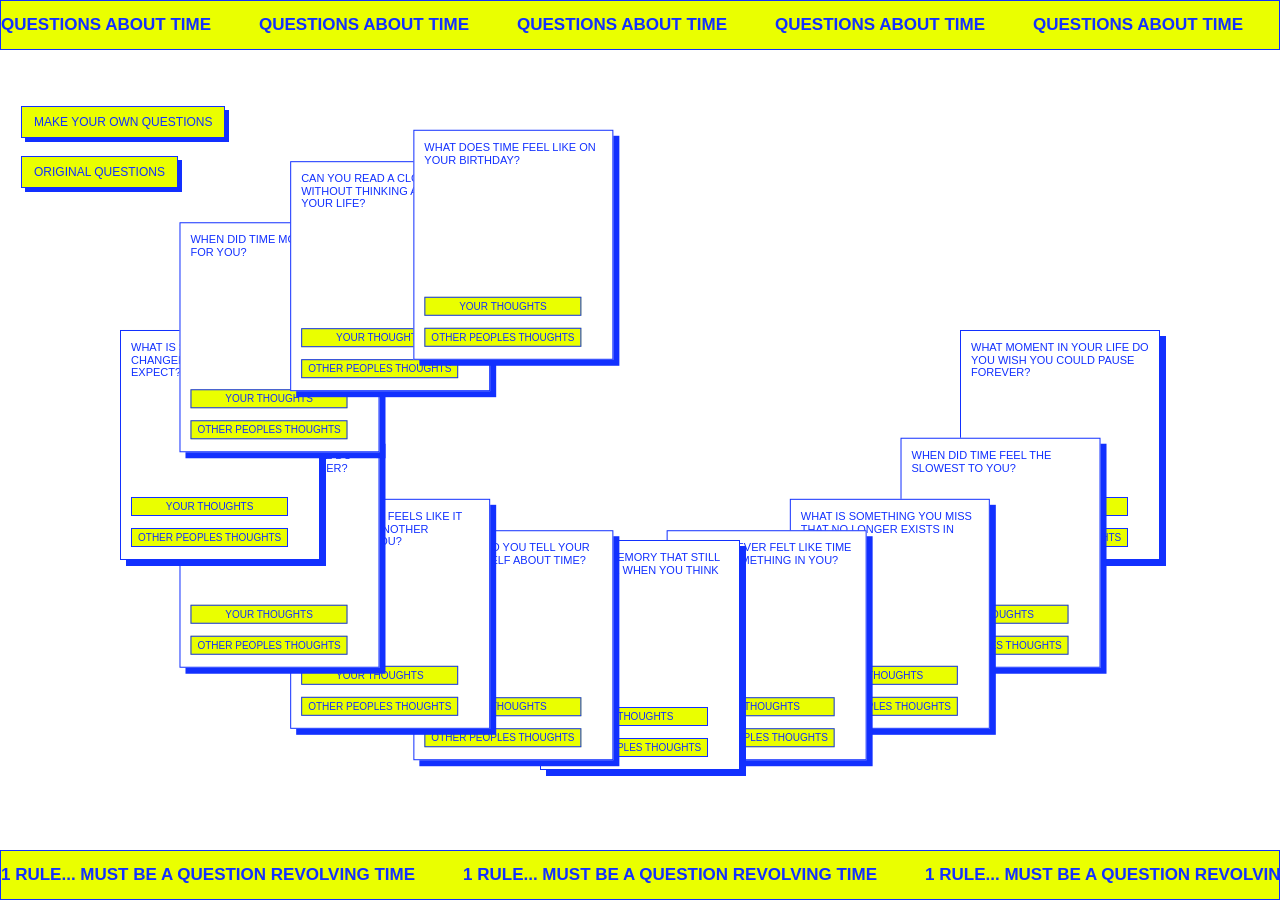
==== commit e8d7107b: "push" ====
--- a/index.html
+++ b/index.html
@@ -37,7 +37,6 @@
         <span>1 RULE... MUST BE A QUESTION REVOLVING TIME</span>
         <span>1 RULE... MUST BE A QUESTION REVOLVING TIME</span>
         <span>1 RULE... MUST BE A QUESTION REVOLVING TIME</span>
-        <span>1 RULE... MUST BE A QUESTION REVOLVING TIME</span>
       </div>
     </footer>
 
@@ -81,6 +80,11 @@
           answers: [],
         },
         { question: "When did time move too fast for you?", answers: [] },
+        {
+          question: "Can you read a clock without thinking about your life?",
+          answers: [],
+        },
+        { question: "What does time feel like on your birthday?", answers: [] },
       ];
 
       function getOriginalQuestions() {
@@ -89,7 +93,6 @@
 
         try {
           const parsed = JSON.parse(saved);
-
           return originalQuestionsDefault.map((item, index) => ({
             question: item.question,
             answers: Array.isArray(parsed[index]?.answers)
@@ -122,67 +125,72 @@
           : `<div class="answer-item">NO THOUGHTS YET.</div>`;
 
         card.innerHTML = `
-        <button class="back-btn" onclick="goBack(this)">↺</button>
+        <button class="back-btn" onclick="goBack(event, this)">↺</button>
 
         <div class="card-question">${escapeHTML(item.question)}</div>
 
         <textarea placeholder="TYPE YOUR THOUGHTS..."></textarea>
 
         <div class="card-buttons">
-          <button class="thoughts-btn" onclick="startWriting(this)">YOUR THOUGHTS</button>
-          <button class="other-btn" onclick="showOtherThoughts(this)">OTHER PEOPLES THOUGHTS</button>
+          <button class="thoughts-btn" onclick="startWriting(event, this)">YOUR THOUGHTS</button>
+          <button class="other-btn" onclick="showOtherThoughts(event, this)">OTHER PEOPLES THOUGHTS</button>
         </div>
 
-        <div class="answers-list">
-          ${answersHTML}
-        </div>
+        <div class="answers-list">${answersHTML}</div>
       `;
 
         return card;
       }
 
-      function startWriting(button) {
+      function startWriting(event, button) {
+        event.stopPropagation();
         const card = button.closest(".card");
+
         card.classList.add("writing");
         card.classList.remove("viewing");
 
         button.textContent = "SUBMIT";
-        button.onclick = function () {
-          submitOriginalAnswer(card);
+        button.onclick = function (event) {
+          submitOriginalAnswer(event, card);
         };
 
         card.querySelector("textarea").focus();
       }
 
-      function submitOriginalAnswer(card) {
+      function submitOriginalAnswer(event, card) {
+        event.stopPropagation();
+
         const textarea = card.querySelector("textarea");
         const value = textarea.value.trim();
-
         if (!value) return;
 
         const index = Array.from(card.parentElement.children).indexOf(card);
-        const originalQuestions = getOriginalQuestions();
-
-        originalQuestions[index].answers.push(value);
-        saveOriginalQuestions(originalQuestions);
+        const questions = getOriginalQuestions();
+
+        questions[index].answers.push(value);
+        saveOriginalQuestions(questions);
         renderOriginalQuestions();
       }
 
-      function showOtherThoughts(button) {
+      function showOtherThoughts(event, button) {
+        event.stopPropagation();
         const card = button.closest(".card");
+
         card.classList.add("viewing");
         card.classList.remove("writing");
       }
 
-      function goBack(button) {
+      function goBack(event, button) {
+        event.stopPropagation();
         const card = button.closest(".card");
+
         card.classList.remove("writing");
         card.classList.remove("viewing");
 
         const thoughtsBtn = card.querySelector(".thoughts-btn");
         thoughtsBtn.textContent = "YOUR THOUGHTS";
-        thoughtsBtn.onclick = function () {
-          startWriting(this);
+        thoughtsBtn.onclick = function (event) {
+          startWriting(event, this);
         };
 
         card.querySelector("textarea").value = "";
@@ -190,11 +198,11 @@
 
       function renderOriginalQuestions() {
         const container = document.getElementById("questionsContainer");
-        const originalQuestions = getOriginalQuestions();
+        const questions = getOriginalQuestions();
 
         container.innerHTML = "";
 
-        originalQuestions.forEach((item, index) => {
+        questions.forEach((item, index) => {
           container.appendChild(createQuestionCard(item, index));
         });
       }
--- a/style.css
+++ b/style.css
@@ -16,8 +16,6 @@
   overflow: hidden;
   text-transform: uppercase;
 }
-
-/* HEADER + FOOTER */
 
 .topbar,
 .footerbar {
@@ -26,7 +24,7 @@
   width: 100vw;
   height: 50px;
   background: var(--yellow);
-  border: 1px solid var(--blue);
+  border: 1.5px solid var(--blue);
   overflow: hidden;
   z-index: 1000;
   display: flex;
@@ -76,47 +74,23 @@
 }
 
 .page-buttons a {
-  outline: 0;
-  display: inline-flex;
-  align-items: center;
-  justify-content: center;
-
   height: 32px;
   width: fit-content;
   padding: 0 12px;
-
-  font-family: Helvetica, Arial, sans-serif;
-  font-size: 12px;
-  font-weight: normal;
-  text-transform: uppercase;
-  white-space: nowrap;
+  background: var(--yellow);
+  color: var(--blue);
+  border: 1.5px solid var(--blue);
+  box-shadow: 4px 4px 0 var(--blue);
+  display: flex;
+  align-items: center;
   text-decoration: none;
-
-  background: var(--yellow);
-  color: var(--blue);
-  border: 2px solid var(--blue);
-  box-shadow: 4px 4px 0 var(--blue);
-
-  cursor: pointer;
-  transition: transform 0.14s ease-out, box-shadow 0.14s ease-out,
-    background 0.14s ease-out, color 0.14s ease-out;
+  font-size: 12px;
+  transition: 0.14s ease-out;
 }
 
 .page-buttons a:hover {
-  background: var(--yellow);
-  color: var(--blue);
+  transform: translate(-4px, -4px);
   box-shadow: 8px 8px 0 var(--blue);
-  transform: translate(-4px, -4px);
-}
-
-.page-buttons a:active {
-  transform: translate(0, 0);
-  box-shadow: 4px 4px 0 var(--blue);
-}
-
-.page-buttons a:focus-visible {
-  outline: 2px solid var(--blue);
-  outline-offset: 2px;
 }
 
 /* MAIN STAGE */
@@ -128,160 +102,132 @@
   width: 100vw;
   height: calc(100vh - 148px);
   overflow: hidden;
-  perspective: 1200px;
-}
-
-/* FIXED OVAL AREA */
+}
 
 .cards-container {
   position: absolute;
   left: 50%;
   top: 50%;
-  width: 760px;
-  height: 360px;
+  width: 980px;
+  height: 530px;
   transform: translate(-50%, -50%);
 }
-
-/* CARDS MOVE AROUND THE FIXED OVAL */
 
 .card {
   position: absolute;
   width: 200px;
   height: 230px;
   background: var(--white);
-  border: 2px solid var(--blue);
+  color: var(--blue);
+  border: 1.5px solid var(--blue);
   box-shadow: 6px 6px 0 var(--blue);
-  color: var(--blue);
   padding: 10px;
   overflow: visible;
-  offset-path: ellipse(360px 150px at 380px 180px);
+
+  offset-path: ellipse(420px 210px at 490px 260px);
   offset-rotate: 0deg;
-  animation: moveAroundOval 38s linear infinite;
-  transition: scale 0.25s ease;
-}
-
-/* starting positions around the oval */
+  animation: cardOrbit 55s linear infinite;
+
+  transition: transform 0.2s ease;
+}
+
+.cards-container:hover .card {
+  animation-play-state: paused;
+}
+
+.card:hover {
+  z-index: 999;
+  transform: scale(1.25);
+}
 
 .card:nth-child(1) {
   --start: 0%;
   offset-distance: 0%;
-  z-index: 20;
 }
 
 .card:nth-child(2) {
   --start: 6.25%;
   offset-distance: 6.25%;
-  z-index: 19;
 }
 
 .card:nth-child(3) {
   --start: 12.5%;
   offset-distance: 12.5%;
-  z-index: 18;
 }
 
 .card:nth-child(4) {
   --start: 18.75%;
   offset-distance: 18.75%;
-  z-index: 17;
 }
 
 .card:nth-child(5) {
   --start: 25%;
   offset-distance: 25%;
-  z-index: 16;
 }
 
 .card:nth-child(6) {
   --start: 31.25%;
   offset-distance: 31.25%;
-  z-index: 15;
 }
 
 .card:nth-child(7) {
   --start: 37.5%;
   offset-distance: 37.5%;
-  z-index: 14;
 }
 
 .card:nth-child(8) {
   --start: 43.75%;
   offset-distance: 43.75%;
-  z-index: 13;
 }
 
 .card:nth-child(9) {
   --start: 50%;
   offset-distance: 50%;
-  z-index: 12;
 }
 
 .card:nth-child(10) {
   --start: 56.25%;
   offset-distance: 56.25%;
-  z-index: 11;
 }
 
 .card:nth-child(11) {
   --start: 62.5%;
   offset-distance: 62.5%;
-  z-index: 10;
 }
 
 .card:nth-child(12) {
   --start: 68.75%;
   offset-distance: 68.75%;
-  z-index: 9;
 }
 
 .card:nth-child(13) {
   --start: 75%;
   offset-distance: 75%;
-  z-index: 8;
 }
 
 .card:nth-child(14) {
   --start: 81.25%;
   offset-distance: 81.25%;
-  z-index: 7;
 }
 
 .card:nth-child(15) {
   --start: 87.5%;
   offset-distance: 87.5%;
-  z-index: 6;
 }
 
 .card:nth-child(16) {
   --start: 93.75%;
   offset-distance: 93.75%;
-  z-index: 5;
-}
-
-@keyframes moveAroundOval {
+}
+
+@keyframes cardOrbit {
   from {
     offset-distance: var(--start);
   }
-
   to {
     offset-distance: calc(var(--start) + 100%);
   }
 }
-
-/* pause orbit when hovering the card area */
-
-.cards-container:hover .card {
-  animation-play-state: paused;
-}
-
-/* hovered card gets bigger */
-
-.card:hover {
-  scale: 1.35;
-  z-index: 999;
-}
-
-/* NORMAL CARD STATE */
 
 .card-question {
   font-size: 11px;
@@ -301,13 +247,11 @@
 button {
   background: var(--yellow);
   color: var(--blue);
-  border: 2px solid var(--blue);
+  border: 1.5px solid var(--blue);
   font-family: Helvetica, Arial, sans-serif;
   font-size: 10px;
-  font-weight: normal;
   text-transform: uppercase;
   padding: 3px 6px;
-  box-shadow: none;
   cursor: pointer;
 }
 
@@ -316,7 +260,67 @@
   color: var(--yellow);
 }
 
-/* BACK ICON */
+textarea {
+  display: none;
+  width: 100%;
+  height: 125px;
+  background: var(--white);
+  color: var(--blue);
+  border: 1.5px solid var(--blue);
+  font-family: Helvetica, Arial, sans-serif;
+  font-size: 12px;
+  text-transform: uppercase;
+  padding: 8px;
+  resize: none;
+  outline: none;
+}
+
+textarea::placeholder {
+  color: var(--blue);
+  opacity: 1;
+}
+
+.card.writing .card-question,
+.card.writing .answers-list,
+.card.writing .other-btn {
+  display: none;
+}
+
+.card.writing textarea {
+  display: block;
+}
+
+.card.writing .card-buttons {
+  left: auto;
+  right: 10px;
+  bottom: 10px;
+}
+
+.answers-list {
+  display: none;
+}
+
+.card.viewing .card-question,
+.card.viewing textarea,
+.card.viewing .card-buttons {
+  display: none;
+}
+
+.card.viewing .answers-list {
+  display: block;
+  margin-top: 4px;
+}
+
+.answer-item {
+  display: block;
+  background: var(--white);
+  color: var(--blue);
+  border: 1.5px solid var(--blue);
+  padding: 8px;
+  margin-bottom: 14px;
+  font-size: 12px;
+  line-height: 1.15;
+}
 
 .back-btn {
   position: absolute;
@@ -324,38 +328,15 @@
   right: -12px;
   width: 30px;
   height: 30px;
-  padding: 0;
-  background: var(--yellow);
-  color: var(--blue);
-  border: 2px solid var(--blue);
+  background: var(--yellow);
+  color: var(--blue);
+  border: 1.5px solid var(--blue);
   font-size: 18px;
-  line-height: 1;
   display: none;
   align-items: center;
   justify-content: center;
+  padding: 0;
   z-index: 1000;
-}
-
-/* WRITING FLOW */
-
-textarea {
-  display: none;
-  width: 100%;
-  height: 125px;
-  background: var(--white);
-  color: var(--blue);
-  border: 2px solid var(--blue);
-  font-family: Helvetica, Arial, sans-serif;
-  font-size: 11px;
-  text-transform: uppercase;
-  padding: 8px;
-  resize: none;
-  outline: none;
-}
-
-textarea::placeholder {
-  color: var(--blue);
-  opacity: 1;
 }
 
 .card.writing .back-btn,
@@ -363,85 +344,56 @@
   display: flex;
 }
 
-.card.writing .card-question,
-.card.writing .answers-list,
-.card.writing .other-btn {
-  display: none;
-}
-
-.card.writing textarea {
-  display: block;
-}
-
-.card.writing .card-buttons {
-  right: 10px;
-  bottom: 10px;
-  left: auto;
-}
-
-/* OTHER THOUGHTS FLOW */
-
-.answers-list {
-  display: none;
-}
-
-.card.viewing .card-question,
-.card.viewing textarea,
-.card.viewing .card-buttons {
-  display: none;
-}
-
-.card.viewing .answers-list {
-  display: block;
-  margin-top: 4px;
-}
-
-.answer-item {
-  display: block;
-  background: var(--white);
-  border: 2px solid var(--blue);
-  padding: 8px;
-  margin-bottom: 14px;
-  font-size: 11px;
-  line-height: 1.15;
-}
-
-/* ADD QUESTION CARD */
-
-.add-card {
-  background: var(--yellow);
-  box-shadow: 8px 8px 0 var(--blue);
-  cursor: pointer;
+.add-floating {
+  position: fixed;
+  left: 24px;
+  bottom: 94px;
+  width: 82px;
+  height: 92px;
+  background: var(--yellow);
+  color: var(--blue);
+  border: 1.5px solid var(--blue);
+  box-shadow: none;
+  z-index: 3000;
   display: flex;
   flex-direction: column;
   justify-content: space-between;
-}
-
-.add-symbol {
-  font-size: 42px;
-  font-weight: bold;
+  align-items: flex-start;
+  padding: 9px;
+  cursor: pointer;
+  transition: 0.15s ease;
+}
+
+.add-floating:hover {
+  transform: translate(-3px, -3px);
+  box-shadow: none;
+  background: var(--yellow);
+  color: var(--blue);
+}
+
+.add-floating span {
+  font-size: 12px;
   line-height: 1;
 }
 
-.add-text {
-  font-size: 15px;
-  line-height: 0.95;
-}
-
-/* ADD QUESTION POPUP */
+.add-floating small {
+  font-size: 12px;
+  line-height: 1;
+  text-align: left;
+}
 
 .add-question-popup {
   display: none;
   position: fixed;
-  top: 42%;
+  top: 50%;
   left: 50%;
+  width: 420px;
   transform: translate(-50%, -50%);
-  width: 420px;
-  background: var(--yellow);
-  border: 2px solid var(--blue);
-  box-shadow: 8px 8px 0 var(--blue);
+  background: var(--yellow);
+  border: 1.5px solid var(--blue);
+  /* box-shadow: 8px 8px 0 var(--blue); */
   padding: 20px;
-  z-index: 2000;
+  z-index: 5000;
 }
 
 .add-question-popup.open {
@@ -451,16 +403,17 @@
 .add-question-popup input {
   width: 100%;
   height: 44px;
-  border: 2px solid var(--blue);
-  color: var(--blue);
   background: var(--white);
+  color: var(--blue);
+  border: 1.5px solid var(--blue);
   font-family: Helvetica, Arial, sans-serif;
   font-size: 12px;
+  text-transform: uppercase;
   padding: 8px;
   margin-bottom: 16px;
-  text-transform: uppercase;
 }
 
 .add-question-popup input::placeholder {
   color: var(--blue);
-}
+  opacity: 1;
+}
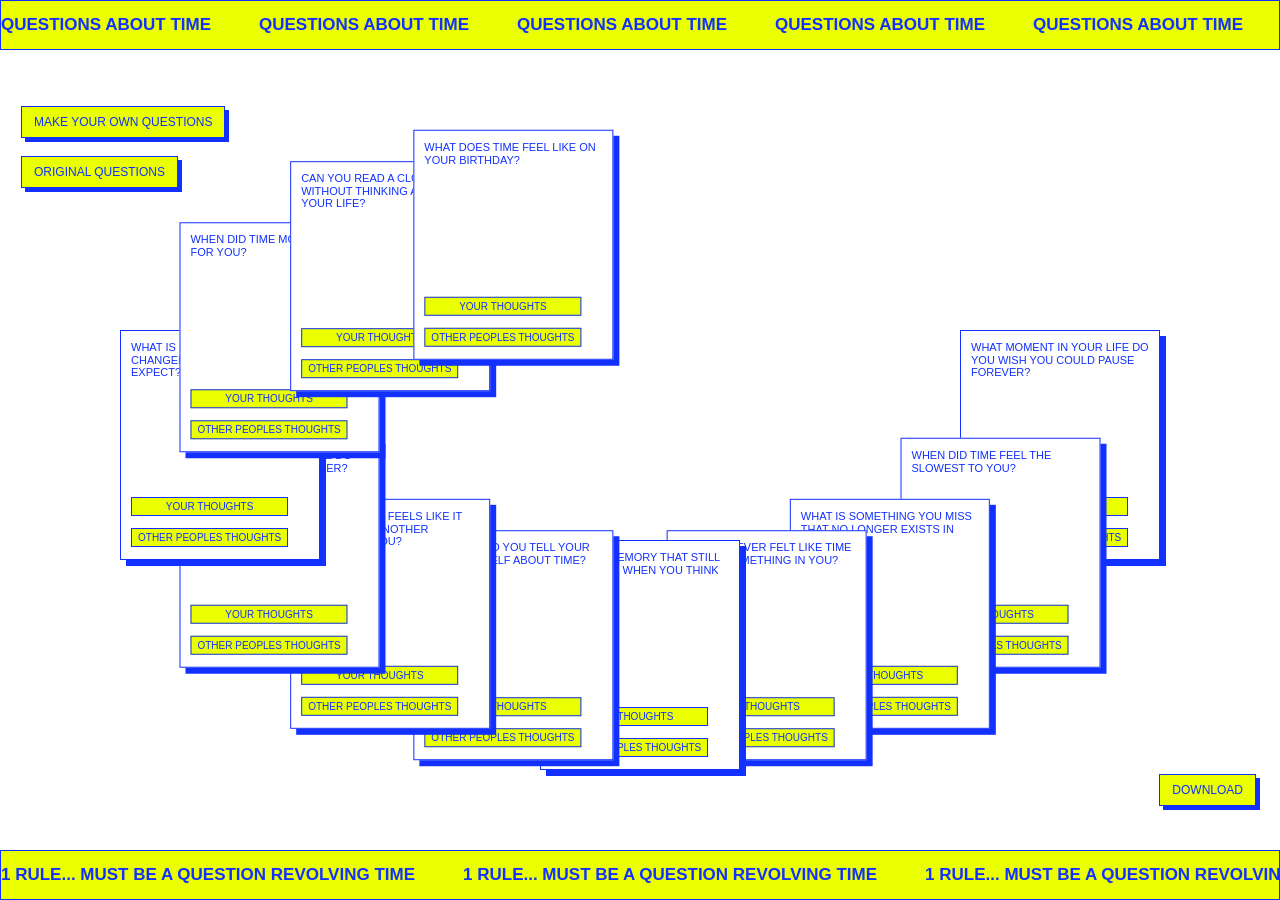
==== commit f3013f32: "push" ====
--- a/index.html
+++ b/index.html
@@ -29,6 +29,8 @@
     <main class="stage">
       <div class="cards-container" id="questionsContainer"></div>
     </main>
+
+    <a href="DOWNLOUD.png" download class="download-btn"> DOWNLOAD </a>
 
     <footer class="footerbar">
       <div class="marquee-track">
--- a/style.css
+++ b/style.css
@@ -309,6 +309,23 @@
 .card.viewing .answers-list {
   display: block;
   margin-top: 4px;
+  max-height: 205px;
+  overflow-y: auto;
+  overflow-x: hidden;
+  padding-right: 6px;
+}
+
+.card.viewing .answers-list::-webkit-scrollbar {
+  width: 6px;
+}
+
+.card.viewing .answers-list::-webkit-scrollbar-track {
+  background: var(--white);
+  border-left: 2px solid var(--blue);
+}
+
+.card.viewing .answers-list::-webkit-scrollbar-thumb {
+  background: var(--blue);
 }
 
 .answer-item {
@@ -417,3 +434,34 @@
   color: var(--blue);
   opacity: 1;
 }
+
+.download-btn {
+  position: fixed;
+  right: 24px;
+  bottom: 94px;
+
+  height: 32px;
+  padding: 0 12px;
+
+  display: flex;
+  align-items: center;
+
+  background: var(--yellow);
+  color: var(--blue);
+  border: 1.5px solid var(--blue);
+
+  font-family: Helvetica, Arial, sans-serif;
+  font-size: 12px;
+  text-transform: uppercase;
+  text-decoration: none;
+
+  box-shadow: 4px 4px 0 var(--blue);
+  cursor: pointer;
+
+  transition: 0.14s ease-out;
+}
+
+.download-btn:hover {
+  transform: translate(-4px, -4px);
+  box-shadow: 8px 8px 0 var(--blue);
+}
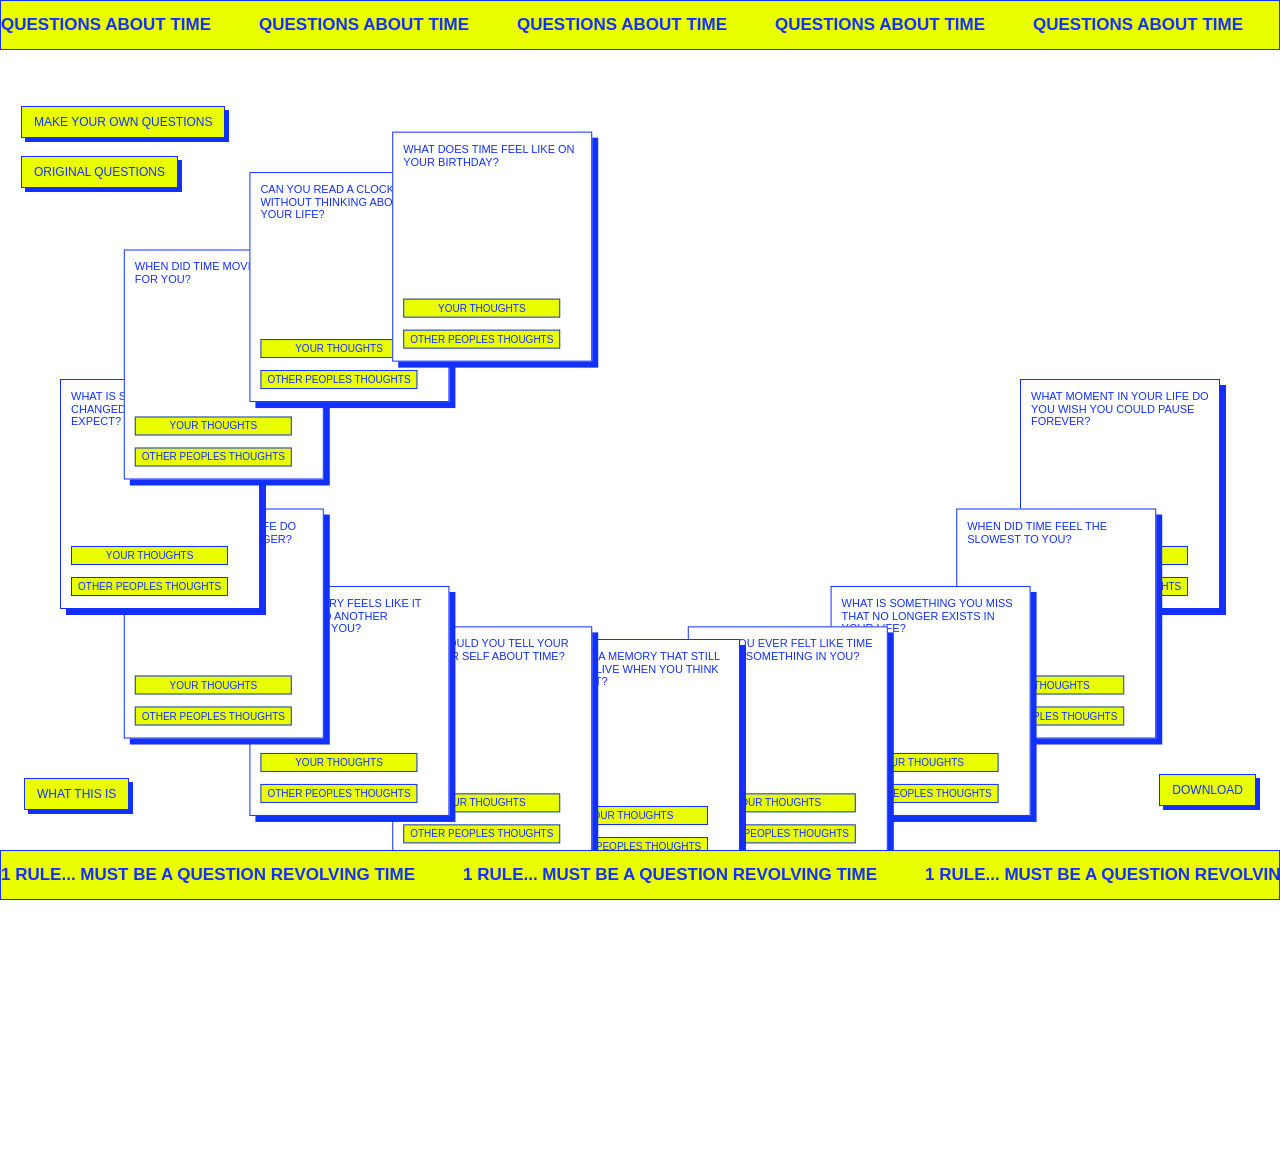
==== commit 42164587: "psuh" ====
--- a/index.html
+++ b/index.html
@@ -6,7 +6,42 @@
     <title>Questions About Time</title>
     <link rel="stylesheet" href="style.css" />
   </head>
-
+  <!-- WHAT THIS IS TAB -->
+  <div class="info-tab" onclick="toggleInfo()">WHAT THIS IS</div>
+
+  <!-- INFO PANEL -->
+  <div id="infoPanel" class="info-panel">
+    <div class="info-content">
+      <p>
+        QUESTIONS ABOUT TIME is an open system where anyone can ask and reflect
+        on time.
+      </p>
+
+      <p>
+        Every contribution becomes part of a shared, evolving archive of
+        thoughts. time effect us all and this system helps us reflect.
+      </p>
+
+      <p>There is only one rule: MUST BE A QUESTION REVOLVING TIME</p>
+
+      <br />
+
+      <p class="license">
+        <a href="https://mariaromerogodoy.github.io/TIME/user-questions.html"
+          >Questions about Time</a
+        >
+        © 2026 by
+        <a href="https://mariaromgod.cargo.site">Maria Romero Godoy</a> is
+        licensed under
+        <a href="https://creativecommons.org/licenses/by-sa/4.0/"
+          >CC BY-SA 4.0</a
+        >
+        <img src="https://mirrors.creativecommons.org/presskit/icons/cc.svg" />
+        <img src="https://mirrors.creativecommons.org/presskit/icons/by.svg" />
+        <img src="https://mirrors.creativecommons.org/presskit/icons/sa.svg" />
+      </p>
+    </div>
+  </div>
   <body>
     <header class="topbar">
       <div class="marquee-track">
@@ -43,6 +78,10 @@
     </footer>
 
     <script>
+      function toggleInfo() {
+        document.getElementById("infoPanel").classList.toggle("open");
+      }
+
       const originalQuestionsDefault = [
         {
           question:
--- a/style.css
+++ b/style.css
@@ -13,7 +13,8 @@
   background: var(--white);
   color: var(--blue);
   font-family: Helvetica, Arial, sans-serif;
-  overflow: hidden;
+  overflow-x: hidden;
+  overflow-y: auto;
   text-transform: uppercase;
 }
 
@@ -93,26 +94,24 @@
   box-shadow: 8px 8px 0 var(--blue);
 }
 
-/* MAIN STAGE */
-
 .stage {
-  position: fixed;
+  position: absolute;
   top: 74px;
   left: 0;
   width: 100vw;
-  height: calc(100vh - 148px);
-  overflow: hidden;
-}
-
+  min-height: calc(100vh - 148px);
+  padding-top: 40px;
+  padding-bottom: 140px;
+  overflow-y: auto;
+  overflow-x: hidden;
+}
 .cards-container {
-  position: absolute;
-  left: 50%;
-  top: 50%;
+  position: relative;
   width: 980px;
-  height: 530px;
-  transform: translate(-50%, -50%);
-}
-
+  height: 620px;
+  margin: 120px auto 160px auto;
+  padding-top: 0;
+}
 .card {
   position: absolute;
   width: 200px;
@@ -124,7 +123,7 @@
   padding: 10px;
   overflow: visible;
 
-  offset-path: ellipse(420px 210px at 490px 260px);
+  offset-path: ellipse(480px 260px at 490px 260px);
   offset-rotate: 0deg;
   animation: cardOrbit 55s linear infinite;
 
@@ -465,3 +464,71 @@
   transform: translate(-4px, -4px);
   box-shadow: 8px 8px 0 var(--blue);
 }
+
+.info-tab {
+  position: fixed;
+  left: 24px;
+  bottom: 90px;
+
+  height: 32px;
+  padding: 0 12px;
+
+  display: flex;
+  align-items: center;
+
+  background: var(--yellow);
+  color: var(--blue);
+  border: 1.5px solid var(--blue);
+  box-shadow: 4px 4px 0 var(--blue);
+
+  font-size: 12px;
+  cursor: pointer;
+
+  z-index: 4000;
+
+  transition: 0.14s ease-out;
+}
+
+.info-tab:hover {
+  transform: translate(-4px, -4px);
+  box-shadow: 4px 4px 0 var(--blue);
+}
+
+.info-panel {
+  position: fixed;
+  left: 24px;
+  bottom: 140px;
+
+  width: 320px;
+
+  background: var(--white);
+  color: var(--blue);
+
+  border: 2px solid var(--blue);
+  box-shadow: 6px 6px 0 var(--blue);
+
+  padding: 16px;
+
+  display: none;
+  z-index: 5000;
+}
+
+.info-panel.open {
+  display: block;
+}
+
+.info-content {
+  font-size: 11px;
+  line-height: 1.3;
+}
+
+.info-content a {
+  color: var(--blue);
+  text-decoration: underline;
+}
+
+.license img {
+  max-width: 1em;
+  max-height: 1em;
+  margin-left: 4px;
+}
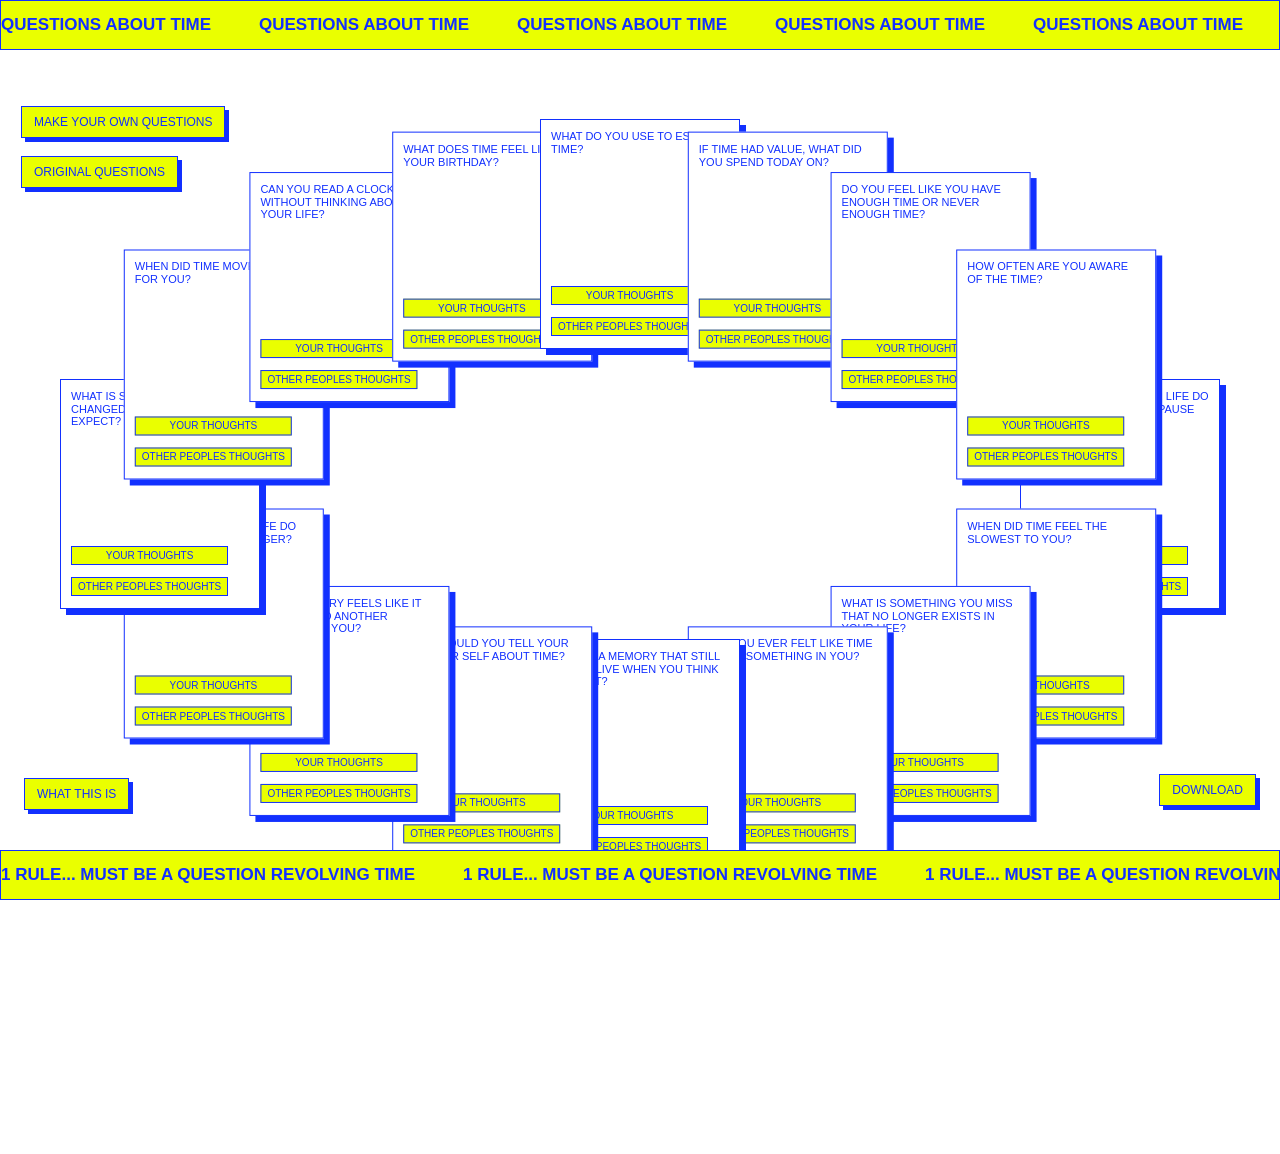
==== commit 8b2f3de7: "PUSH" ====
--- a/index.html
+++ b/index.html
@@ -126,6 +126,22 @@
           answers: [],
         },
         { question: "What does time feel like on your birthday?", answers: [] },
+
+        { question: "What do you use to escape time?", answers: [] },
+
+        {
+          question: "If time had value, what did you spend today on?",
+          answers: [],
+        },
+        {
+          question:
+            "Do you feel like you have enough time or never enough time?",
+          answers: [],
+        },
+        {
+          question: "How often are you aware of the time?",
+          answers: [],
+        },
       ];
 
       function getOriginalQuestions() {
